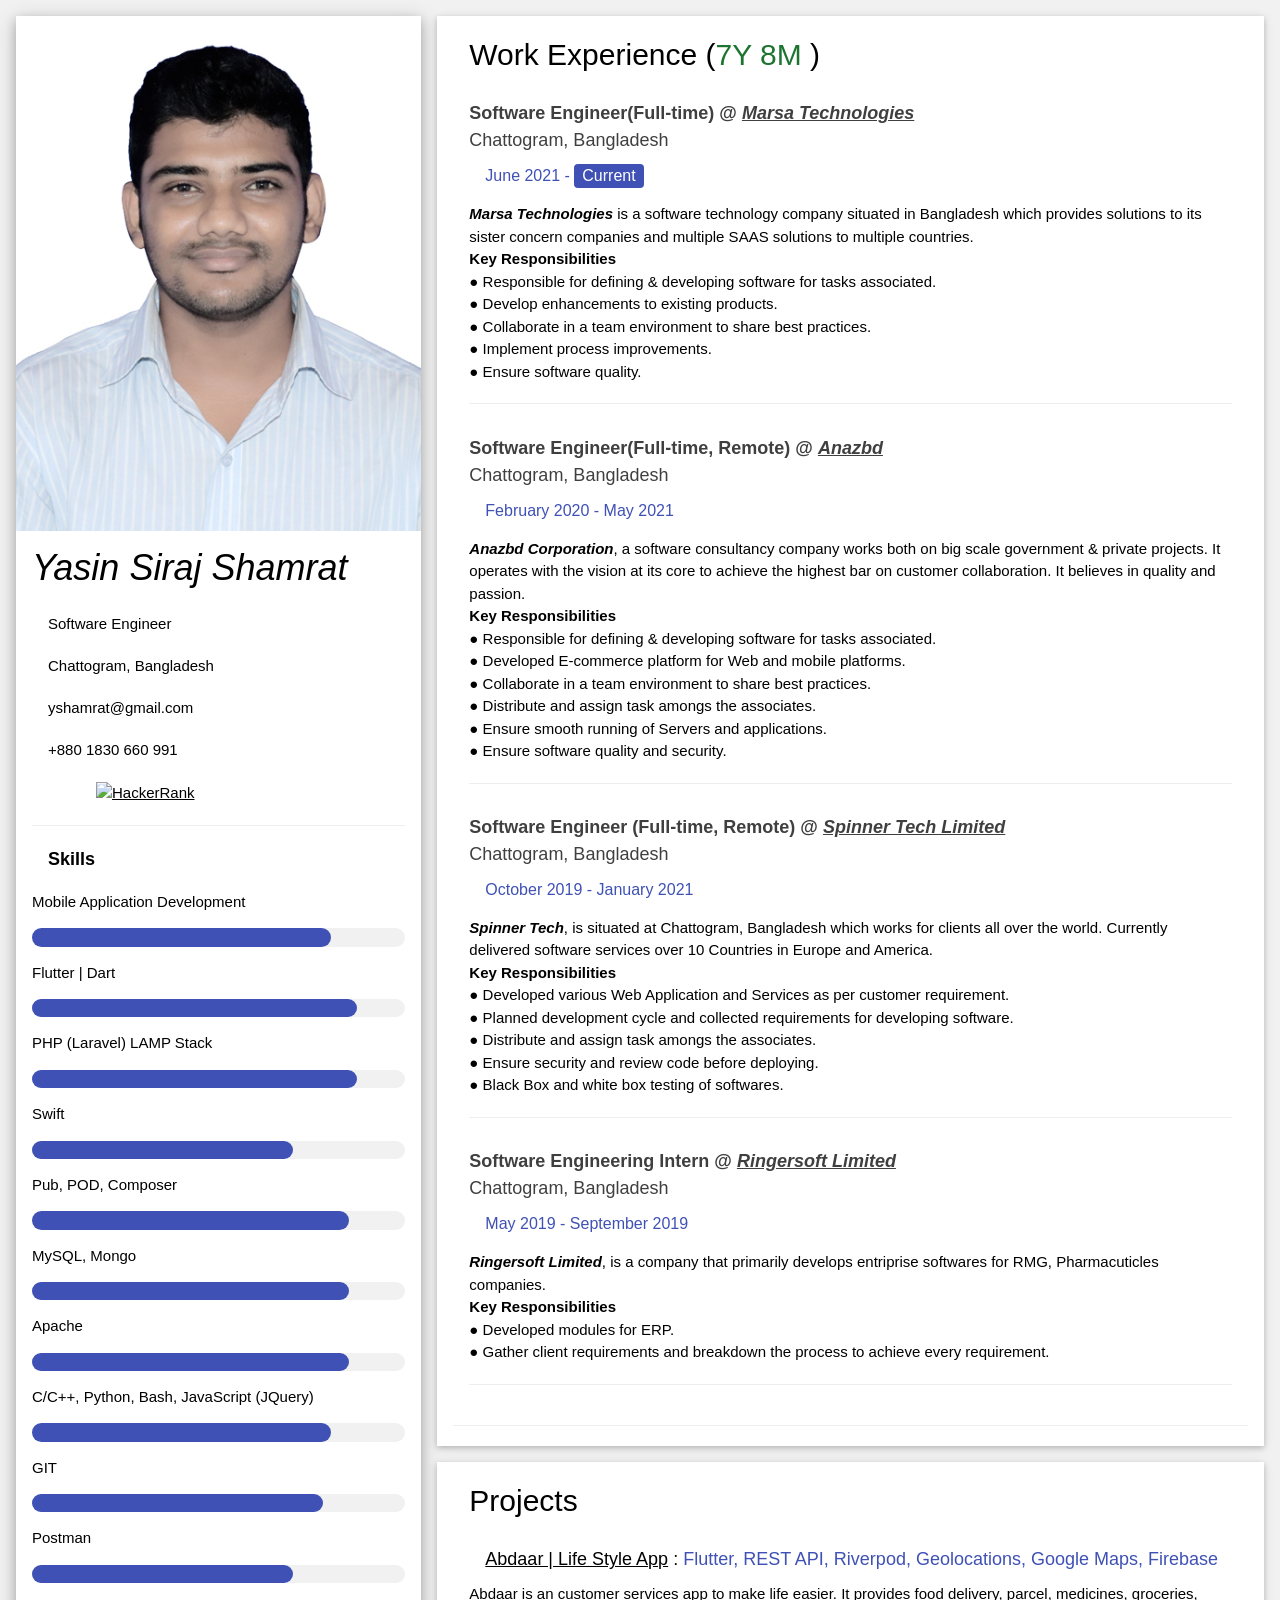
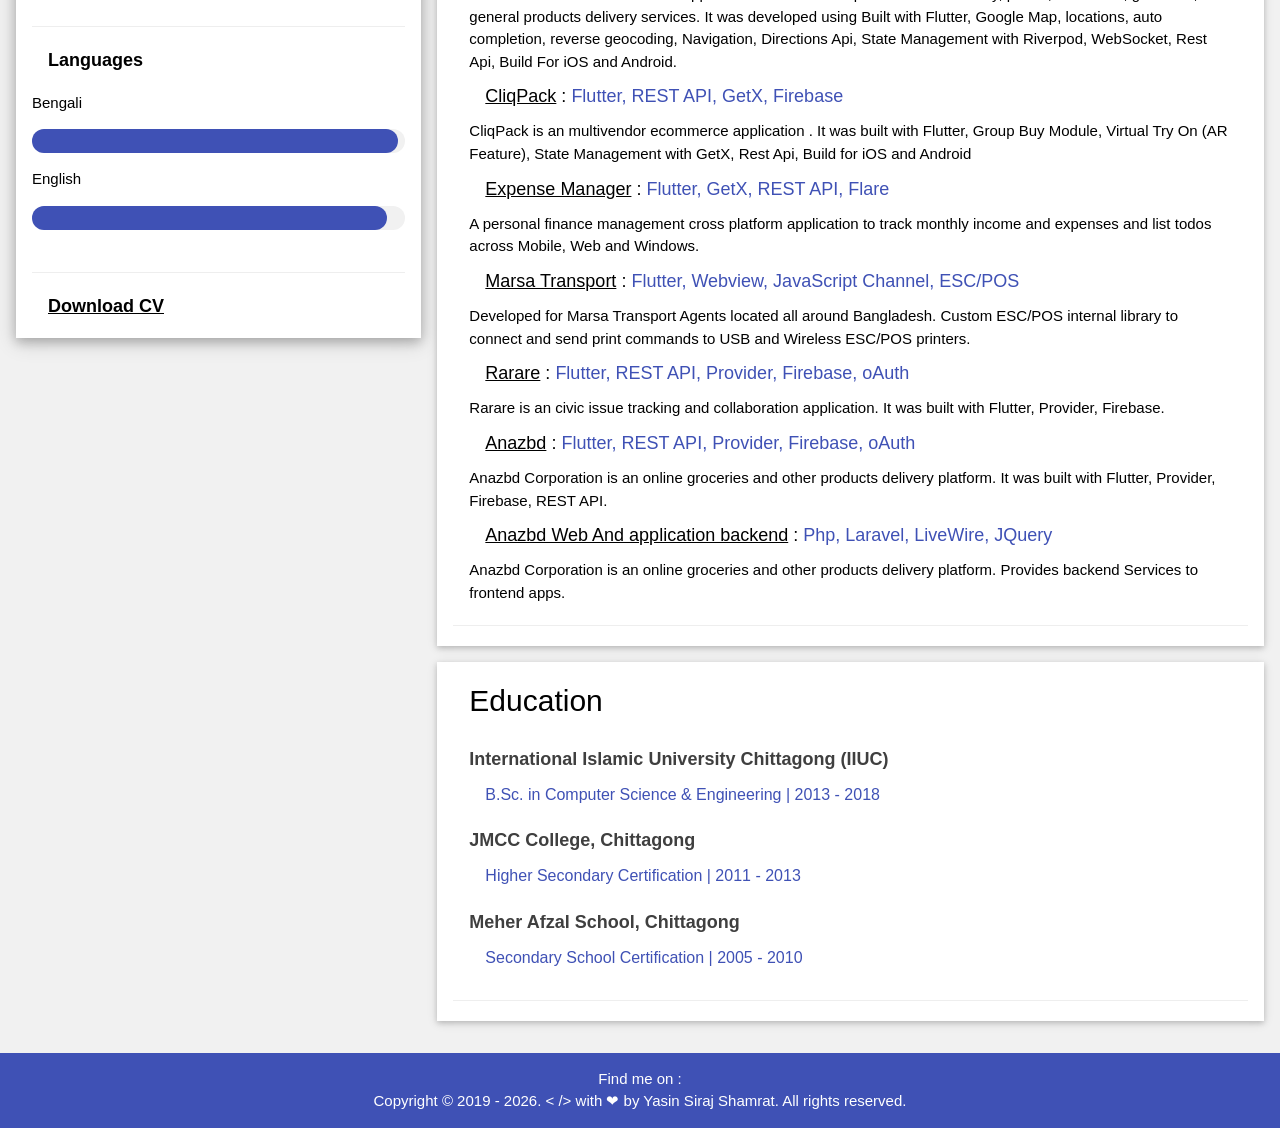
==== index.html @ d046c863 "centered image for mobile" ====
<!DOCTYPE html>
<html lang="EN">
<head>
    <meta http-equiv="Content-Type" content="text/html; charset=UTF-8">
    <title> Yasin Siraj Shamrat - Software Engineer </title>
    <script src="https://use.fontawesome.com/5bed298019.js"></script>
    <meta name="viewport" content="width=device-width,initial-scale=1.0">
    <link rel="stylesheet" href="css/w3.css">
    <link rel="stylesheet" href="css/style.css">
    <link rel="stylesheet" href="css/font-awesome.min.css">

    <style>

        @media only screen and (max-width: 480px) {
            #profile_image{
                width: 250px !important;
                height: 250px !important;
                display: block;
  margin-left: auto;
  margin-right: auto;
            }
        }
    </style>
</head>
<body class="w3-light-grey">

<!-- Page Container -->
<div class="w3-content w3-margin-top" style="max-width:1400px;">

    <!-- The Grid -->
    <div class="w3-row-padding">

        <!-- Left Column -->
        <div class="w3-third">

            <div class="w3-white w3-text-black w3-card-4">
                <div class="w3-display-container">
                    <a href="https://shamrat1.github.io/"><img id="profile_image" src="Shamrat.jpg" style="width:100%"
                                                                  alt="Yasin Siraj Shamrat" title="Yasin Siraj Shamrat"></a>
                </div>
                <div class="w3-container">
                    <h1><em>Yasin Siraj Shamrat</em></h1>
                    <p><i class="fa fa-briefcase fa-fw w3-margin-right w3-large w3-text-indigo"></i>Software Engineer
                    </p>
                    <p><i class="fa fa-home fa-fw w3-margin-right w3-large w3-text-indigo"></i>Chattogram, Bangladesh</p>
                    <p><i class="fa fa-envelope fa-fw w3-margin-right w3-large w3-text-indigo"></i>yshamrat@gmail.com
                    </p>
                    <p><i class="fa fa-phone fa-fw w3-margin-right w3-large w3-text-indigo"></i>+880 1830 660 991</p>
                    <p><i class="fa fa-link fa-fw w3-margin-right w3-large w3-text-indigo"></i>
                        <a href="https://github.com/shamrat1" target="_blank" content="GitHub" type="link">
                            <i class="fa fa-github fa-fw w3-margin-right w3-large w3-text-indigo"></i></a>
                        <a href="https://stackoverflow.com/users/9300164/yasin-shamrat" target="_blank"
                           content="stack-overflow" type="link">
                            <i class="fa fa-stack-overflow fa-fw w3-margin-right w3-large w3-text-indigo"></i></a>
                        <a href="https://www.linkedin.com/in/yasin-shamrat/" target="_blank"
                           content="LinkedIn" type="link">
                            <i class="fa fa-linkedin fa-fw w3-margin-right w3-large w3-text-indigo"></i></a>

                        <a href="https://www.hackerrank.com/yshamrat" target="_blank"
                           content="HackerRank" type="link">
                            <img height="36" width="36"
                                 src="https://www.stopstalk.com/stopstalk/static/images/hackerrank_logo.png"
                                 alt="HackerRank"/></a>

                    </p>
                    <hr>

                    <p class="w3-large"><b><i class="fa fa-asterisk fa-fw w3-margin-right w3-text-indigo"></i>Skills</b>
                    </p>

                    <p>Mobile Application Development</p>
                    <div class="w3-light-grey w3-round-xlarge w3-small">
                        <div class="w3-container w3-center w3-round-xlarge w3-indigo" style="width:80%">
                            <div class="w3-center w3-text-white">&nbsp;</div>
                        </div>
                    </div>
                    <p>Flutter | Dart </p>
                    <div class="w3-light-grey w3-round-xlarge w3-small">
                        <div class="w3-container w3-center w3-round-xlarge w3-indigo" style="width:87%">
                            <div class="w3-center w3-text-white">&nbsp;</div>
                        </div>
                    </div>

                    <p>PHP (Laravel) LAMP Stack</p>
                    <div class="w3-light-grey w3-round-xlarge w3-small">
                        <div class="w3-container w3-center w3-round-xlarge w3-indigo" style="width:87%">
                            <div class="w3-center w3-text-white">&nbsp;</div>
                        </div>
                    </div>

                    <p>Swift</p>
                    <div class="w3-light-grey w3-round-xlarge w3-small">
                        <div class="w3-container w3-center w3-round-xlarge w3-indigo" style="width:70%">
                            <div class="w3-center w3-text-white">&nbsp;</div>
                        </div>
                    </div>

                    <p>Pub, POD, Composer</p>
                    <div class="w3-light-grey w3-round-xlarge w3-small">
                        <div class="w3-container w3-center w3-round-xlarge w3-indigo" style="width:85%">
                            <div class="w3-center w3-text-white">&nbsp;</div>
                        </div>
                    </div>

                    <p>MySQL, Mongo</p>
                    <div class="w3-light-grey w3-round-xlarge w3-small">
                        <div class="w3-container w3-center w3-round-xlarge w3-indigo" style="width:85%">
                            <div class="w3-center w3-text-white">&nbsp;</div>
                        </div>
                    </div>

                    <p>Apache</p>
                    <div class="w3-light-grey w3-round-xlarge w3-small">
                        <div class="w3-container w3-center w3-round-xlarge w3-indigo" style="width:85%">
                            <div class="w3-center w3-text-white">&nbsp;</div>
                        </div>
                    </div>



                    <p>C/C++, Python, Bash, JavaScript (JQuery)</p>
                    <div class="w3-light-grey w3-round-xlarge w3-small">
                        <div class="w3-container w3-center w3-round-xlarge w3-indigo" style="width:80%">
                            <div class="w3-center w3-text-white">&nbsp;</div>
                        </div>
                    </div>

                    <p>GIT</p>
                    <div class="w3-light-grey w3-round-xlarge w3-small">
                        <div class="w3-container w3-center w3-round-xlarge w3-indigo" style="width:78%">
                            <div class="w3-center w3-text-white">&nbsp;</div>
                        </div>
                    </div>

                    <p>Postman</p>
                    <div class="w3-light-grey w3-round-xlarge w3-small">
                        <div class="w3-container w3-center w3-round-xlarge w3-indigo" style="width:70%">
                            <div class="w3-center w3-text-white">&nbsp;</div>
                        </div>
                    </div>

                    <br>
                    <hr>

                    <p class="w3-large w3-text-theme"><b>
                        <i class="fa fa-globe fa-fw w3-margin-right w3-text-indigo"></i>
                        Languages</b>
                    </p>
                    <p>Bengali</p>
                    <div class="w3-light-grey w3-round-xlarge w3-small">
                        <div class="w3-round-xlarge w3-indigo" style="height:24px;width:98%"></div>
                    </div>
                    <p>English</p>
                    <div class="w3-light-grey w3-round-xlarge w3-small">
                        <div class="w3-round-xlarge w3-indigo" style="height:24px;width:95%"></div>
                    </div>
                    <br>
                    <hr>

                    <!-- <p class="w3-large w3-text-theme"><b>
                        <i class="fa fa-bars fa-fw w3-margin-right w3-text-indigo"></i>
                        <a target="_blank" href="cv.html">Explore More</a></b>
                    <hr> -->

                    <p class="w3-large w3-text-theme"><b>
                        <i class="fa fa-file fa-fw w3-margin-right w3-text-indigo"></i>
                        <a target="_blank" href="resume_yasin_shamrat.pdf">Download CV</a></b>
                    </p>

                </div>
            </div>

            <!-- End Left Column -->
        </div>

        <!-- Right Column -->
        <div class="w3-twothird">
            <div class="w3-container w3-card w3-white w3-margin-bottom">
                <h2 class="w3-text-black"><i
                        class="fa fa-suitcase fa-fw w3-margin-right w3-xxlarge w3-text-indigo"></i>Work Experience
                    (<span style="color: #1c7430" id="totalExperience">0</span>)</h2>
                <div class="w3-container">
                    <h5 class="w3-opacity-min"><b>Software Engineer(Full-time) @
                        <a href="http://marsatechnologies.com" target="_blank"><em>Marsa Technologies</em></a></b>
                        <br>Chattogram, Bangladesh</h5>
                    <h6 class="w3-text-indigo"><i class="fa fa-calendar fa-fw w3-margin-right"></i>June 2021 -
                        <span class="w3-tag w3-indigo w3-round">Current</span></h6>
                    <p>
                        <b><em>Marsa Technologies</em></b> is a software technology company situated in Bangladesh which provides solutions to its sister concern companies and multiple SAAS solutions to multiple countries.

                        <br>
                        <b>Key Responsibilities</b>
                        <br>
                        ● Responsible for defining & developing software for tasks associated.<br>
                        ● Develop enhancements to existing products.<br>
                        ● Collaborate in a team environment to share best practices.<br>
                        ● Implement process improvements.<br>
                        ● Ensure software quality.<br>
                    </p>
                    <hr>
                </div>

                <div class="w3-container">
                    <h5 class="w3-opacity-min"><b>Software Engineer(Full-time, Remote) @
                        <a href="http://anazbd.com" target="_blank"><em>Anazbd</em></a></b>
                        <br>Chattogram, Bangladesh</h5>
                    <h6 class="w3-text-indigo"><i class="fa fa-calendar fa-fw w3-margin-right"></i>February 2020 -
                        May 2021</h6>
                    <p>
                        <b><em>Anazbd Corporation</em></b>, a software consultancy company works both on big scale government &
                        private
                        projects. It operates with the vision at its core to achieve the highest bar on customer
                        collaboration. It believes in quality and passion.<br>
                        <b>Key Responsibilities</b><br>
                        ● Responsible for defining & developing software for tasks associated.<br>
                        ● Developed E-commerce platform for Web and mobile platforms.<br>
                        ● Collaborate in a team environment to share best practices.<br>
                        ● Distribute and assign task amongs the associates.<br>
                        ● Ensure smooth running of Servers and applications.<br>
                        ● Ensure software quality and security.<br>

                    </p>
                    <hr>
                </div>

                <div class="w3-container">
                    <h5 class="w3-opacity-min"><b>Software Engineer (Full-time, Remote) @
                        <a href="https://www.spinnertech.dev/" target="_blank"><em>Spinner Tech Limited</em></a></b>
                        <br>Chattogram, Bangladesh</h5>
                    <h6 class="w3-text-indigo"><i class="fa fa-calendar fa-fw w3-margin-right"></i>October 2019 -
                        January 2021</h6>
                    <p>
                        <b><em>Spinner Tech</em></b>, is situated at Chattogram, Bangladesh which works for clients all over the world. Currently delivered software services over 10 Countries in Europe and America.<br>
                        <b>Key Responsibilities</b><br>
                        ● Developed various Web Application and Services as per customer requirement.<br>
                        ● Planned development cycle and collected requirements for developing software.<br>
                        ● Distribute and assign task amongs the associates.<br>
                        ● Ensure security and review code before deploying.<br>
                        ● Black Box and white box testing of softwares.<br>
                    </p>
                    <hr>
                </div>

                <div class="w3-container">
                    <h5 class="w3-opacity-min"><b>Software Engineering Intern @
                        <a href="http://ringersoft.com/" target="_blank"><em>Ringersoft Limited</em></a></b>
                    <br>Chattogram, Bangladesh</h5>
                    <h6 class="w3-text-indigo"><i class="fa fa-calendar fa-fw w3-margin-right"></i>May 2019 -
                        September 2019</h6>
                    <p>
                        <b><em>Ringersoft Limited</em></b>, is a company that primarily develops entriprise softwares for RMG, Pharmacuticles companies.
                        <br>
                        <b>Key Responsibilities</b><br>
                        ● Developed modules for ERP.<br>
                        ● Gather client requirements and breakdown the process to achieve every requirement.<br>
                    </p>
                    <hr>
                </div>

                <hr>
            </div>

            <!-- <div class="w3-container w3-card w3-white w3-margin-bottom">

                <h2 class="w3-text-black"><i
                        class="fa fa-trophy fa-fw w3-margin-right w3-xxlarge w3-text-indigo"></i>Award and Achievement
                </h2>

                <div class="w3-container">
                    <h5 class="w3-opacity-min"><b>R&D Team Lead</b></h5>
                    <p>
                        ● IIUC IUPC 2017, my team CJC_TEAM_1971 Ranked 2nd Position. <a href="https://goo.gl/DJnuAy">https://goo.gl/DJnuAy</a>
                        <br>
                        ● EDU Programming Contest 2018 , my team CJC_TEAM_1971 Ranked 5th position. <a
                            href=" https://goo.gl/JTPNuu">https://goo.gl/JTPNuu</a>
                    </p>
                </div>

                <div class="w3-container">
                    <h5 class="w3-opacity-min"><b>ACM Profiles</b></h5>
                    <p>
                        ● 5th Position on CSE Week Programming Contest 2016.
                        <a href="https://algo.codemarshal.org/contests/cseweek-2016/standings">
                            https://algo.codemarshal.org/contests/cseweek-2016/standings</a>
                        <br>
                        ● Participated in the divisional onsite contest: IIUC IUPC 2015, 2016, USTC IUPC 2016
                        Solved 500+ problems in various online judge. <br>
                        ● Virtual Judge ID: UVA: <a href="https://uhunt.onlinejudge.org/id/448714">448714</a>,
                        CF: <a href="http://codeforces.com/profile/laziestcoder">laziestcoder</a>,
                        HR: <a href="https://www.hackerrank.com/Laziest_Coder?hr_r=1">Laziest_Coder</a>
                    </p>
                </div>

                <hr>
            </div> -->

            <div class="w3-container w3-card w3-white w3-margin-bottom">
                <h2 class="w3-text-black"><i
                    class="fa fa-product-hunt fa-fw w3-margin-right w3-xxlarge w3-text-indigo"></i>Projects</h2>
                <div class="w3-container">
                    <h5 class="w3-opacity-off">
                        <i class="fa fa-pagelines fa-fw w3-margin-right w3-large w3-text-indigo"></i>
                        <a href="https://play.google.com/store/apps/details?id=com.abdaar">
                            Abdaar | Life Style App</a> : <span
                            class="w3-text-indigo"> Flutter, REST API, Riverpod, Geolocations, Google Maps, Firebase </span>
                    </h5>
                    <span>
                        Abdaar is an customer services app to make life easier. It provides food delivery, parcel, medicines, groceries, general products delivery services. It was developed using Built with Flutter, Google
                        Map, locations, auto
                        completion, reverse
                        geocoding, Navigation,
                        Directions Api, State
                        Management with Riverpod,
                        WebSocket, Rest Api, Build
                        For iOS and Android.
                        
                    </span>
                </div>
                <div class="w3-container">
                    <h5 class="w3-opacity-off">
                        <i class="fa fa-pagelines fa-fw w3-margin-right w3-large w3-text-indigo"></i>
                        <a href="https://apps.apple.com/ng/app/cliqpack/id1595803206">
                            CliqPack</a> : <span
                            class="w3-text-indigo"> Flutter, REST API, GetX, Firebase</span>
                    </h5>
                    <span>
                        CliqPack is an multivendor ecommerce application . It was built with Flutter, Group Buy
                        Module, Virtual Try On (AR
                        Feature), State Management
                        with GetX, Rest Api, Build for
                        iOS and Android
                        
                    </span>
                </div>
                <div class="w3-container">
                    <h5 class="w3-opacity-off">
                        <i class="fa fa-pagelines fa-fw w3-margin-right w3-large w3-text-indigo"></i>
                        <a href="https://github.com/shamrat1/expanse_manager_app">
                            Expense Manager</a> : <span
                            class="w3-text-indigo"> Flutter, GetX, REST API, Flare</span>
                    </h5>
                    <span>
                        A personal finance management cross platform application to track monthly income and expenses and list todos across Mobile, Web and Windows.
                    </span>
                </div>
                <div class="w3-container">
                    <h5 class="w3-opacity-off">
                        <i class="fa fa-pagelines fa-fw w3-margin-right w3-large w3-text-indigo"></i>
                        <a href="#">
                            Marsa Transport</a> : <span
                            class="w3-text-indigo"> Flutter, Webview, JavaScript Channel, ESC/POS</span>
                    </h5>
                    <span>
                        Developed for Marsa Transport Agents located all around Bangladesh. Custom ESC/POS internal library to connect and send print commands to USB and Wireless ESC/POS printers.
                        
                    </span>
                </div>
                <div class="w3-container">
                    <h5 class="w3-opacity-off">
                        <i class="fa fa-pagelines fa-fw w3-margin-right w3-large w3-text-indigo"></i>
                        <a href="https://www.google.com/url?sa=t&rct=j&q=&esrc=s&source=web&cd=&cad=rja&uact=8&ved=2ahUKEwiUxcq2l7L2AhWf4zgGHSYWDVgQFnoECBUQAQ&url=https%3A%2F%2Fplay.google.com%2Fstore%2Fapps%2Fdetails%3Fid%3Dcom.quayback.rarare%26hl%3Den_US%26gl%3DUS&usg=AOvVaw2pvNwSSQy90yjVwDAZcl21">
                            Rarare</a> : <span
                            class="w3-text-indigo"> Flutter, REST API, Provider, Firebase, oAuth</span>
                    </h5>
                    <span>
                        Rarare is an civic issue tracking and collaboration application. It was built with Flutter, Provider, Firebase. 
                        
                    </span>
                </div>
                <div class="w3-container">
                    <h5 class="w3-opacity-off">
                        <i class="fa fa-pagelines fa-fw w3-margin-right w3-large w3-text-indigo"></i>
                        <a href="https://play.google.com/store/apps/details?id=com.anazbd.anaz_bd&hl=en_US&gl=US">
                            Anazbd</a> : <span
                            class="w3-text-indigo"> Flutter, REST API, Provider, Firebase, oAuth</span>
                    </h5>
                    <span>
                        Anazbd Corporation is an online groceries and other products delivery platform. It was built with Flutter, Provider, Firebase, REST API. 
                    </span>
                </div>
                <div class="w3-container">
                    <h5 class="w3-opacity-off">
                        <i class="fa fa-pagelines fa-fw w3-margin-right w3-large w3-text-indigo"></i>
                        <a href="https://play.google.com/store/apps/details?id=com.anazbd.anaz_bd&hl=en_US&gl=US">
                            Anazbd Web And application backend</a> : <span
                            class="w3-text-indigo"> Php, Laravel, LiveWire, JQuery</span>
                    </h5>
                    <span>
                        Anazbd Corporation is an online groceries and other products delivery platform. Provides backend Services to frontend apps.
                    </span>
                </div>

                <hr>
            </div>

            <div class="w3-container w3-card w3-white w3-margin-bottom">

                <h2 class="w3-text-black"><i
                        class="fa fa-certificate fa-fw w3-margin-right w3-xxlarge w3-text-indigo"></i>Education</h2>

                <div class="w3-container">
                    <h5 class="w3-opacity-min"><b>International Islamic University Chittagong (IIUC)</b></h5>
                    <h6 class="w3-text-indigo"><i class="fa fa-calendar fa-fw w3-margin-right"></i>
                        B.Sc. in Computer Science & Engineering | 2013 - 2018</h6>
                </div>

                <div class="w3-container">
                    <h5 class="w3-opacity-min"><b>JMCC College, Chittagong</b></h5>
                    <h6 class="w3-text-indigo"><i class="fa fa-calendar fa-fw w3-margin-right"></i>
                        Higher Secondary Certification | 2011 - 2013</h6>
                </div>

                <div class="w3-container">
                    <h5 class="w3-opacity-min"><b>Meher Afzal School, Chittagong</b></h5>
                    <h6 class="w3-text-indigo"><i class="fa fa-calendar fa-fw w3-margin-right"></i>
                        Secondary School Certification | 2005 - 2010</h6>
                </div>

                <hr>
            </div>

            <!-- End Right Column -->
        </div>

        <!-- End Grid -->
    </div>

    <!-- End Page Container -->
</div>

<footer class="w3-container w3-indigo w3-center w3-margin-top">
    <p>Find me on :
        <a target='_blank' href="https://fb.com/ysss07"><i class="fa fa-facebook-official w3-hover-opacity"></i></a>
        <a target='_blank' href="https://www.instagram.com/yasinshamrat/"><i class="fa fa-instagram w3-hover-opacity"></i></a>
        <br>
        Copyright &copy; 2019 - <span id="currentYear">2020</span>. < /> with &#10084; by
        <a target="_blank" href="http://github.com/laziestcoder"
           style="text-decoration: none; color: #FFFFFF;">Yasin Siraj Shamrat</a>. All rights reserved.
    </p>

</footer>

<script type="application/javascript" src="https://ajax.googleapis.com/ajax/libs/jquery/3.5.1/jquery.min.js"></script>
<script type="application/javascript" src="js/shamrat.js"></script>

</body>
</html>
---- css/style.css ----
/* cyrillic-ext */
@font-face {
  font-family: 'Roboto';
  font-style: normal;
  font-weight: 400;
  src: local('Roboto'), local('Roboto-Regular'), url(https://fonts.gstatic.com/s/roboto/v20/KFOmCnqEu92Fr1Mu72xKOzY.woff2) format('woff2');
  unicode-range: U+0460-052F, U+1C80-1C88, U+20B4, U+2DE0-2DFF, U+A640-A69F, U+FE2E-FE2F;
}
/* cyrillic */
@font-face {
  font-family: 'Roboto';
  font-style: normal;
  font-weight: 400;
  src: local('Roboto'), local('Roboto-Regular'), url(https://fonts.gstatic.com/s/roboto/v20/KFOmCnqEu92Fr1Mu5mxKOzY.woff2) format('woff2');
  unicode-range: U+0400-045F, U+0490-0491, U+04B0-04B1, U+2116;
}
/* greek-ext */
@font-face {
  font-family: 'Roboto';
  font-style: normal;
  font-weight: 400;
  src: local('Roboto'), local('Roboto-Regular'), url(https://fonts.gstatic.com/s/roboto/v20/KFOmCnqEu92Fr1Mu7mxKOzY.woff2) format('woff2');
  unicode-range: U+1F00-1FFF;
}
/* greek */
@font-face {
  font-family: 'Roboto';
  font-style: normal;
  font-weight: 400;
  src: local('Roboto'), local('Roboto-Regular'), url(https://fonts.gstatic.com/s/roboto/v20/KFOmCnqEu92Fr1Mu4WxKOzY.woff2) format('woff2');
  unicode-range: U+0370-03FF;
}
/* vietnamese */
@font-face {
  font-family: 'Roboto';
  font-style: normal;
  font-weight: 400;
  src: local('Roboto'), local('Roboto-Regular'), url(https://fonts.gstatic.com/s/roboto/v20/KFOmCnqEu92Fr1Mu7WxKOzY.woff2) format('woff2');
  unicode-range: U+0102-0103, U+0110-0111, U+1EA0-1EF9, U+20AB;
}
/* latin-ext */
@font-face {
  font-family: 'Roboto';
  font-style: normal;
  font-weight: 400;
  src: local('Roboto'), local('Roboto-Regular'), url(https://fonts.gstatic.com/s/roboto/v20/KFOmCnqEu92Fr1Mu7GxKOzY.woff2) format('woff2');
  unicode-range: U+0100-024F, U+0259, U+1E00-1EFF, U+2020, U+20A0-20AB, U+20AD-20CF, U+2113, U+2C60-2C7F, U+A720-A7FF;
}
/* latin */
@font-face {
  font-family: 'Roboto';
  font-style: normal;
  font-weight: 400;
  src: local('Roboto'), local('Roboto-Regular'), url(https://fonts.gstatic.com/s/roboto/v20/KFOmCnqEu92Fr1Mu4mxK.woff2) format('woff2');
  unicode-range: U+0000-00FF, U+0131, U+0152-0153, U+02BB-02BC, U+02C6, U+02DA, U+02DC, U+2000-206F, U+2074, U+20AC, U+2122, U+2191, U+2193, U+2212, U+2215, U+FEFF, U+FFFD;
}
.footer_bottom {
  min-height: 20px;
  background-color: #23272b;
  color: #aaaaaa;
  text-align: center;
  font-size: 20px;
  padding-top: 10px;
  padding-bottom: 10px;
}

.container{
  margin-top: 20px;
}
.svg-inline--fa {
  display: inline-block;
  font-size: inherit;
  height: 1em;
  overflow: visible;
  vertical-align: -.125em;
}
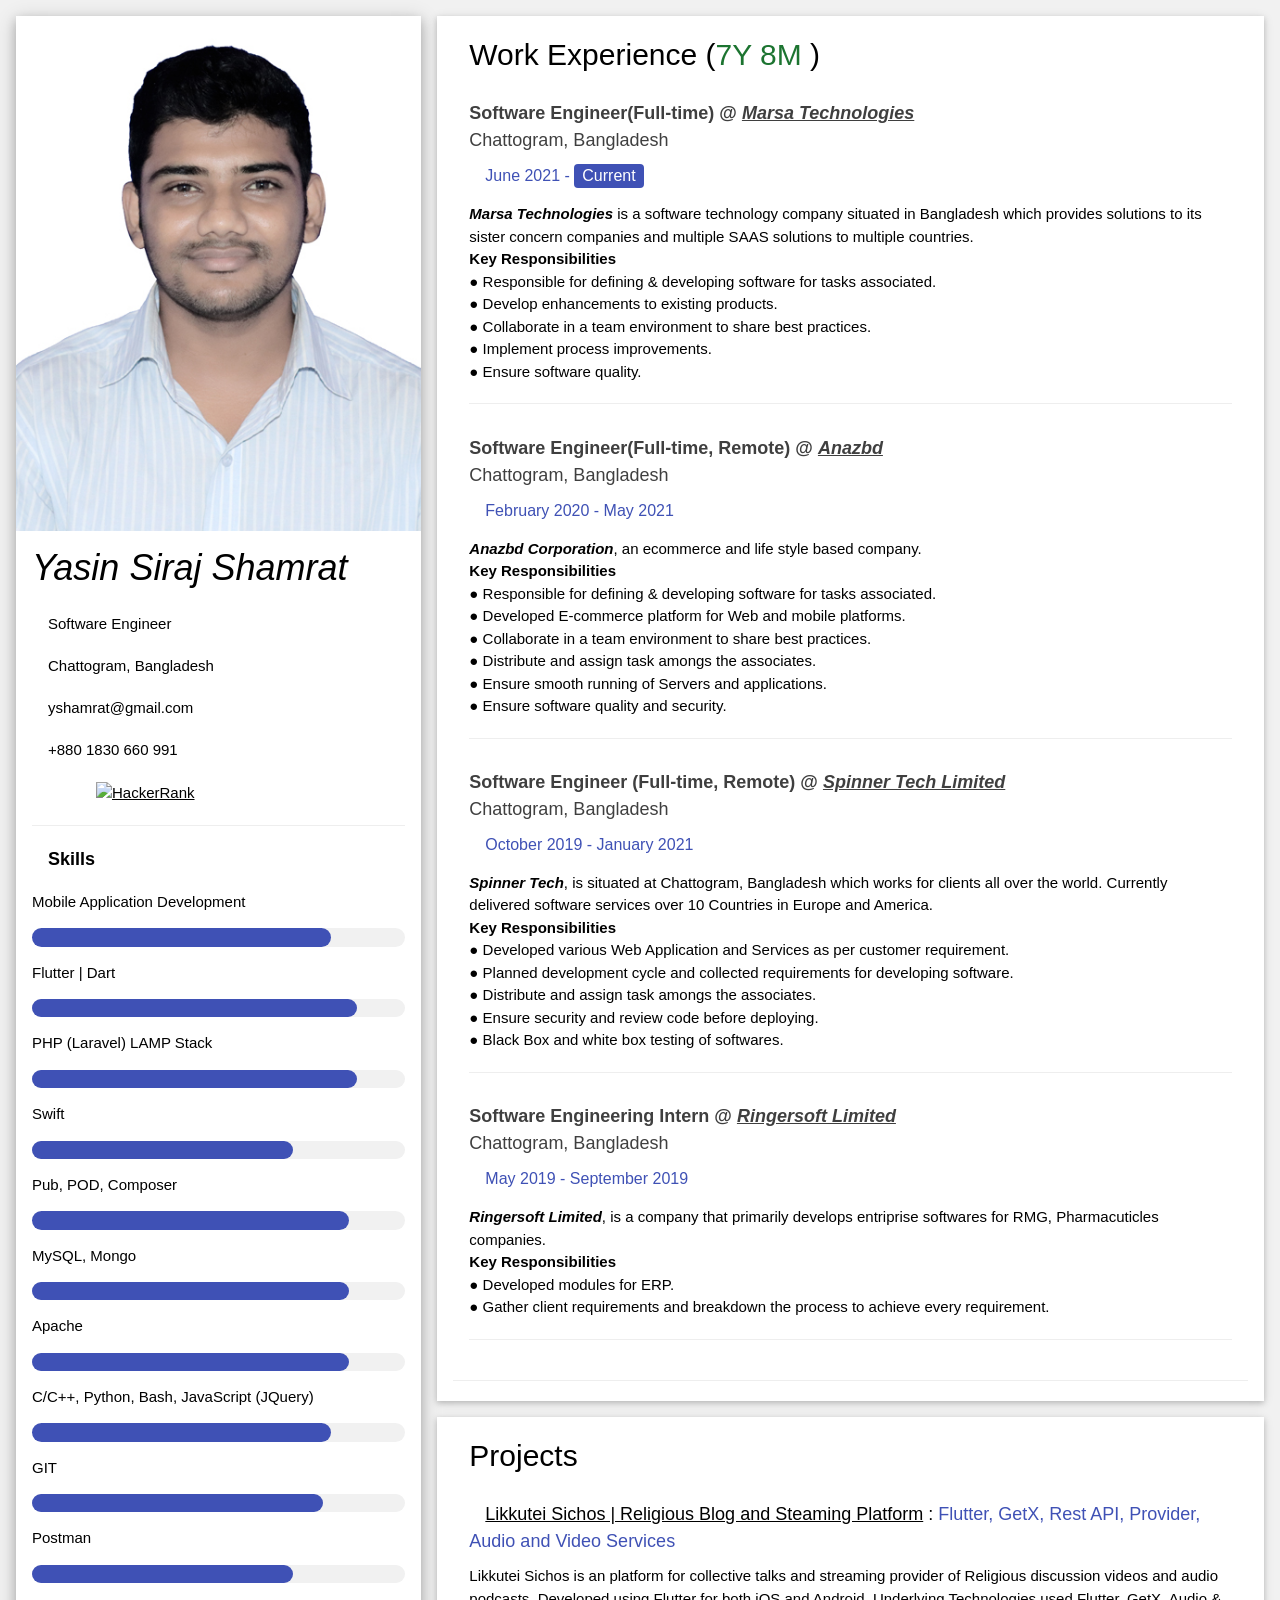
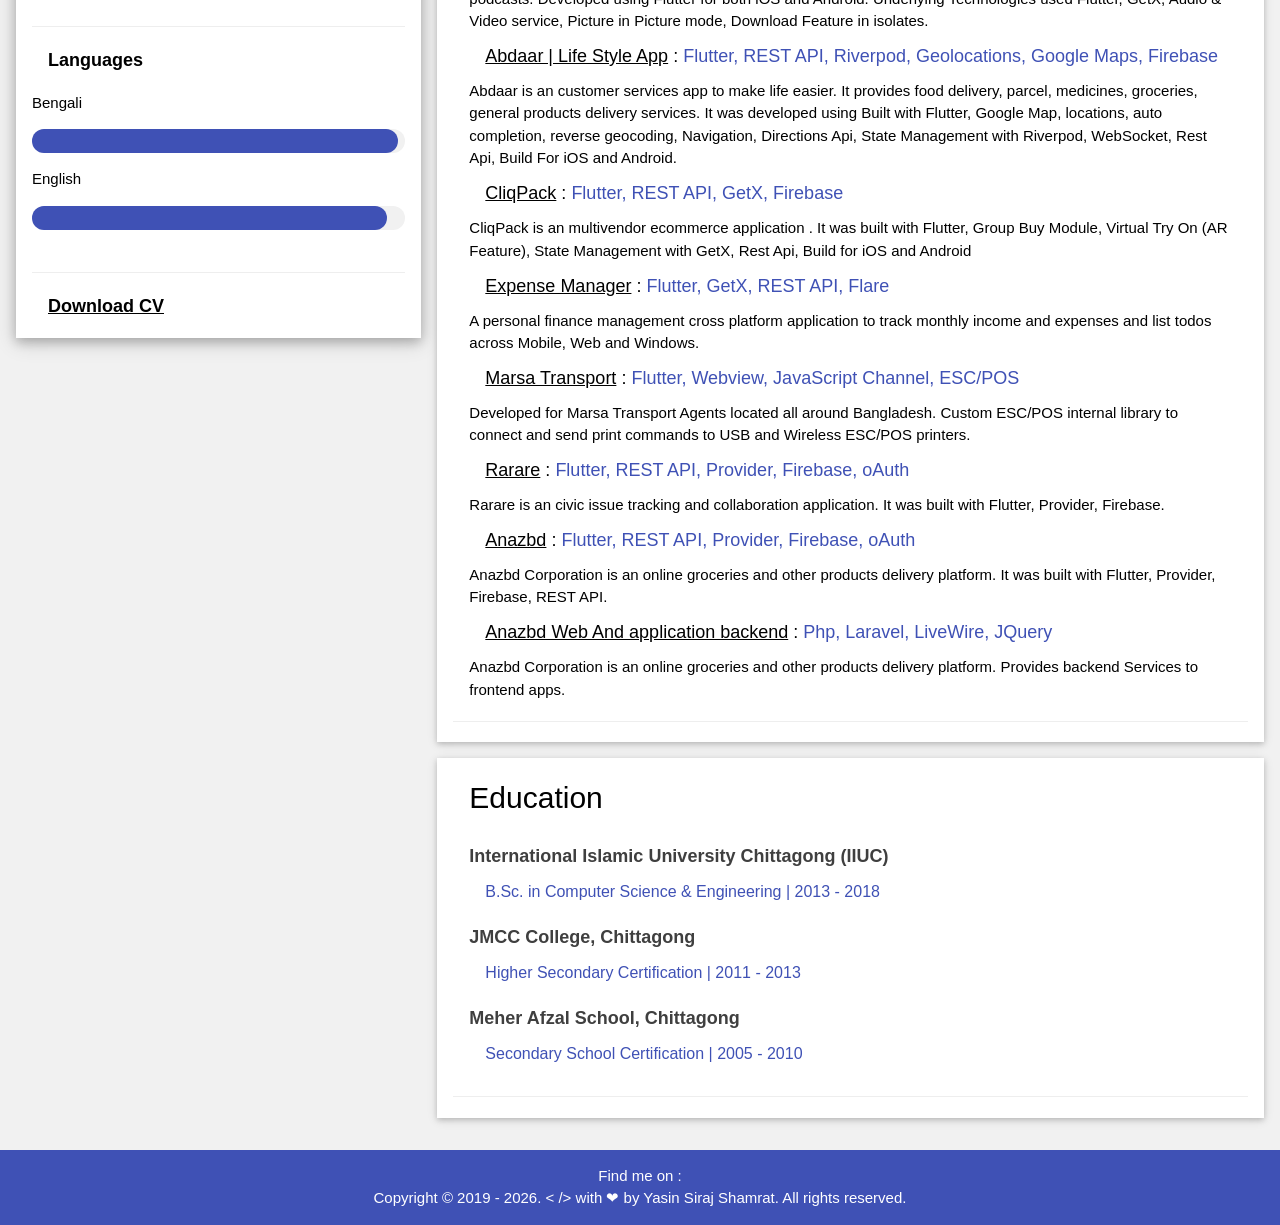
==== commit e3436a7e: "likkutei Sichos projects added" ====
--- a/index.html
+++ b/index.html
@@ -207,10 +207,7 @@
                     <h6 class="w3-text-indigo"><i class="fa fa-calendar fa-fw w3-margin-right"></i>February 2020 -
                         May 2021</h6>
                     <p>
-                        <b><em>Anazbd Corporation</em></b>, a software consultancy company works both on big scale government &
-                        private
-                        projects. It operates with the vision at its core to achieve the highest bar on customer
-                        collaboration. It believes in quality and passion.<br>
+                        <b><em>Anazbd Corporation</em></b>, an ecommerce and life style based company.<br>
                         <b>Key Responsibilities</b><br>
                         ● Responsible for defining & developing software for tasks associated.<br>
                         ● Developed E-commerce platform for Web and mobile platforms.<br>
@@ -300,6 +297,17 @@
                 <div class="w3-container">
                     <h5 class="w3-opacity-off">
                         <i class="fa fa-pagelines fa-fw w3-margin-right w3-large w3-text-indigo"></i>
+                        <a href="https://play.google.com/store/apps/details?id=org.likkuteisichos">
+                            Likkutei Sichos | Religious Blog and Steaming Platform</a> : <span
+                            class="w3-text-indigo"> Flutter, GetX, Rest API, Provider, Audio and Video Services </span>
+                    </h5>
+                    <span>
+                        Likkutei Sichos is an platform for collective talks and streaming provider of Religious discussion videos and audio podcasts. Developed using Flutter for both iOS and Android. Underlying Technologies used Flutter, GetX, Audio & Video service, Picture in Picture mode, Download Feature in isolates.
+                    </span>
+                </div>
+                <div class="w3-container">
+                    <h5 class="w3-opacity-off">
+                        <i class="fa fa-pagelines fa-fw w3-margin-right w3-large w3-text-indigo"></i>
                         <a href="https://play.google.com/store/apps/details?id=com.abdaar">
                             Abdaar | Life Style App</a> : <span
                             class="w3-text-indigo"> Flutter, REST API, Riverpod, Geolocations, Google Maps, Firebase </span>
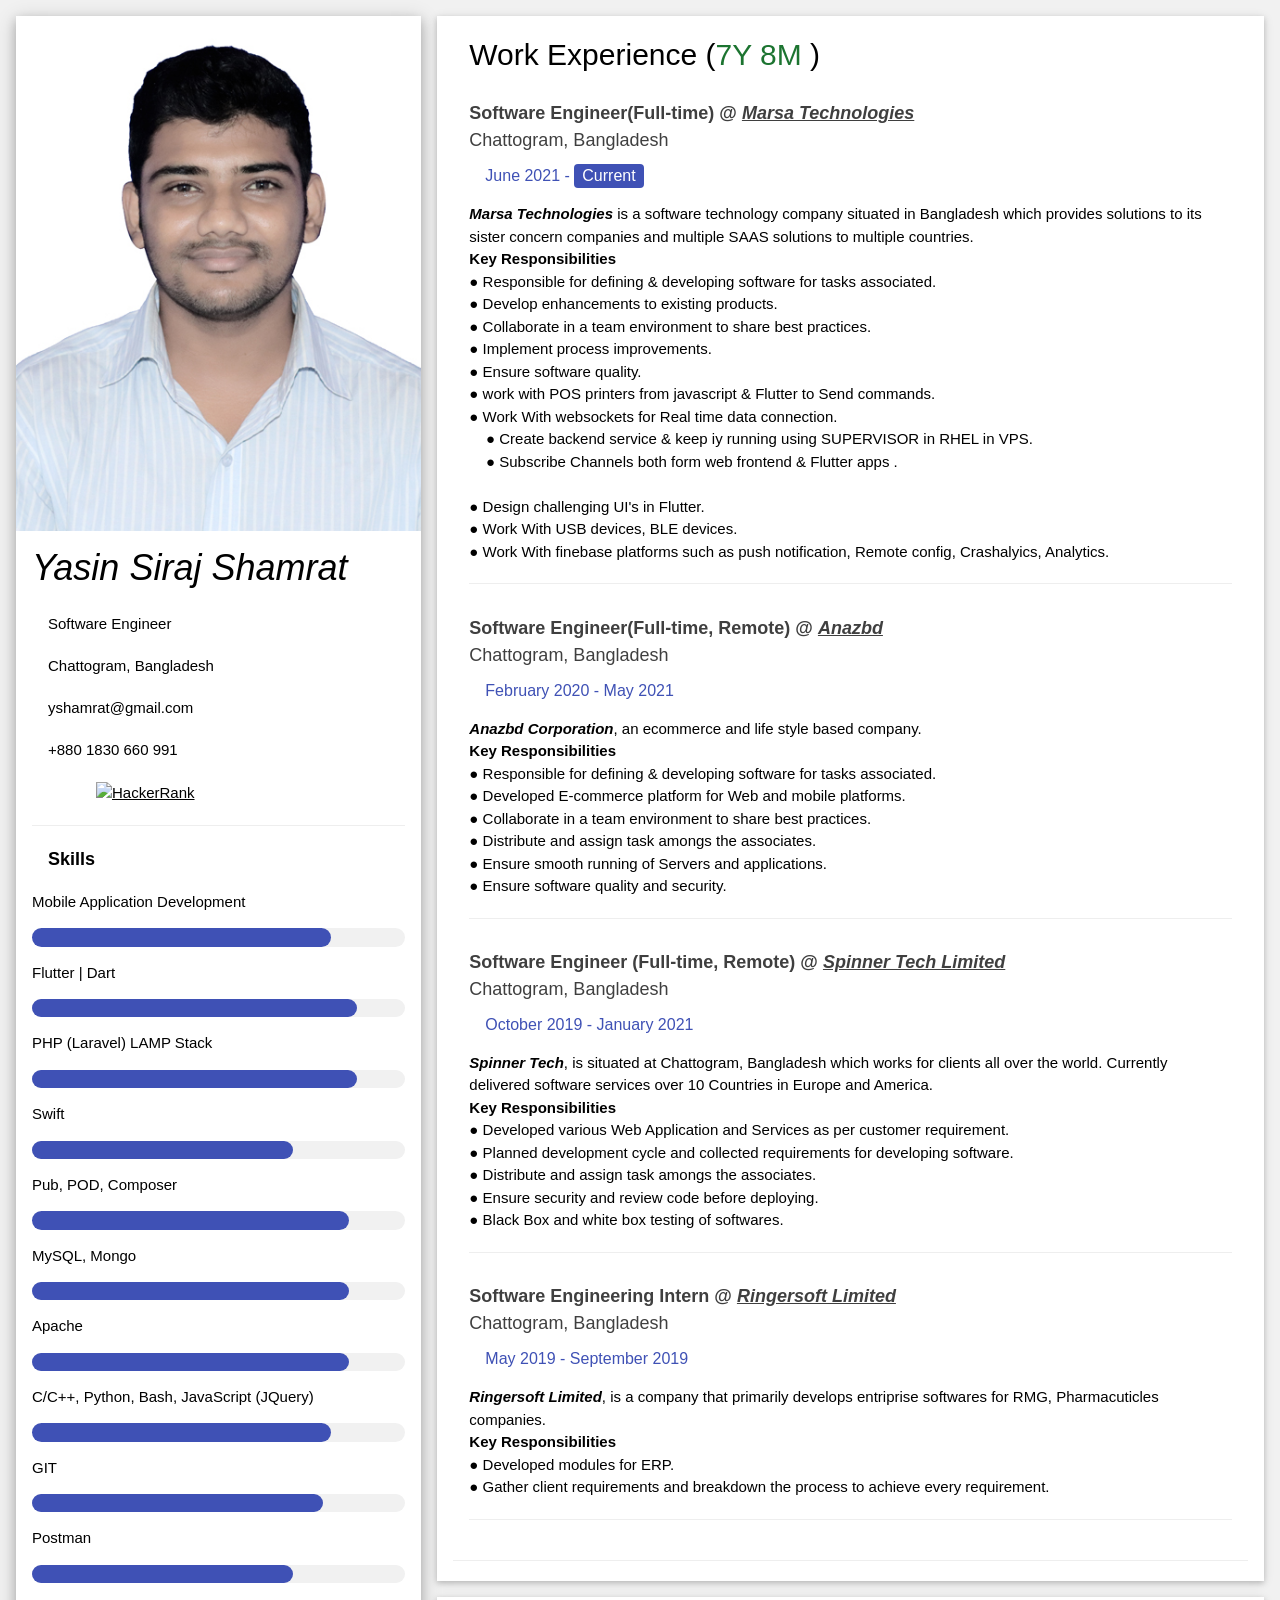
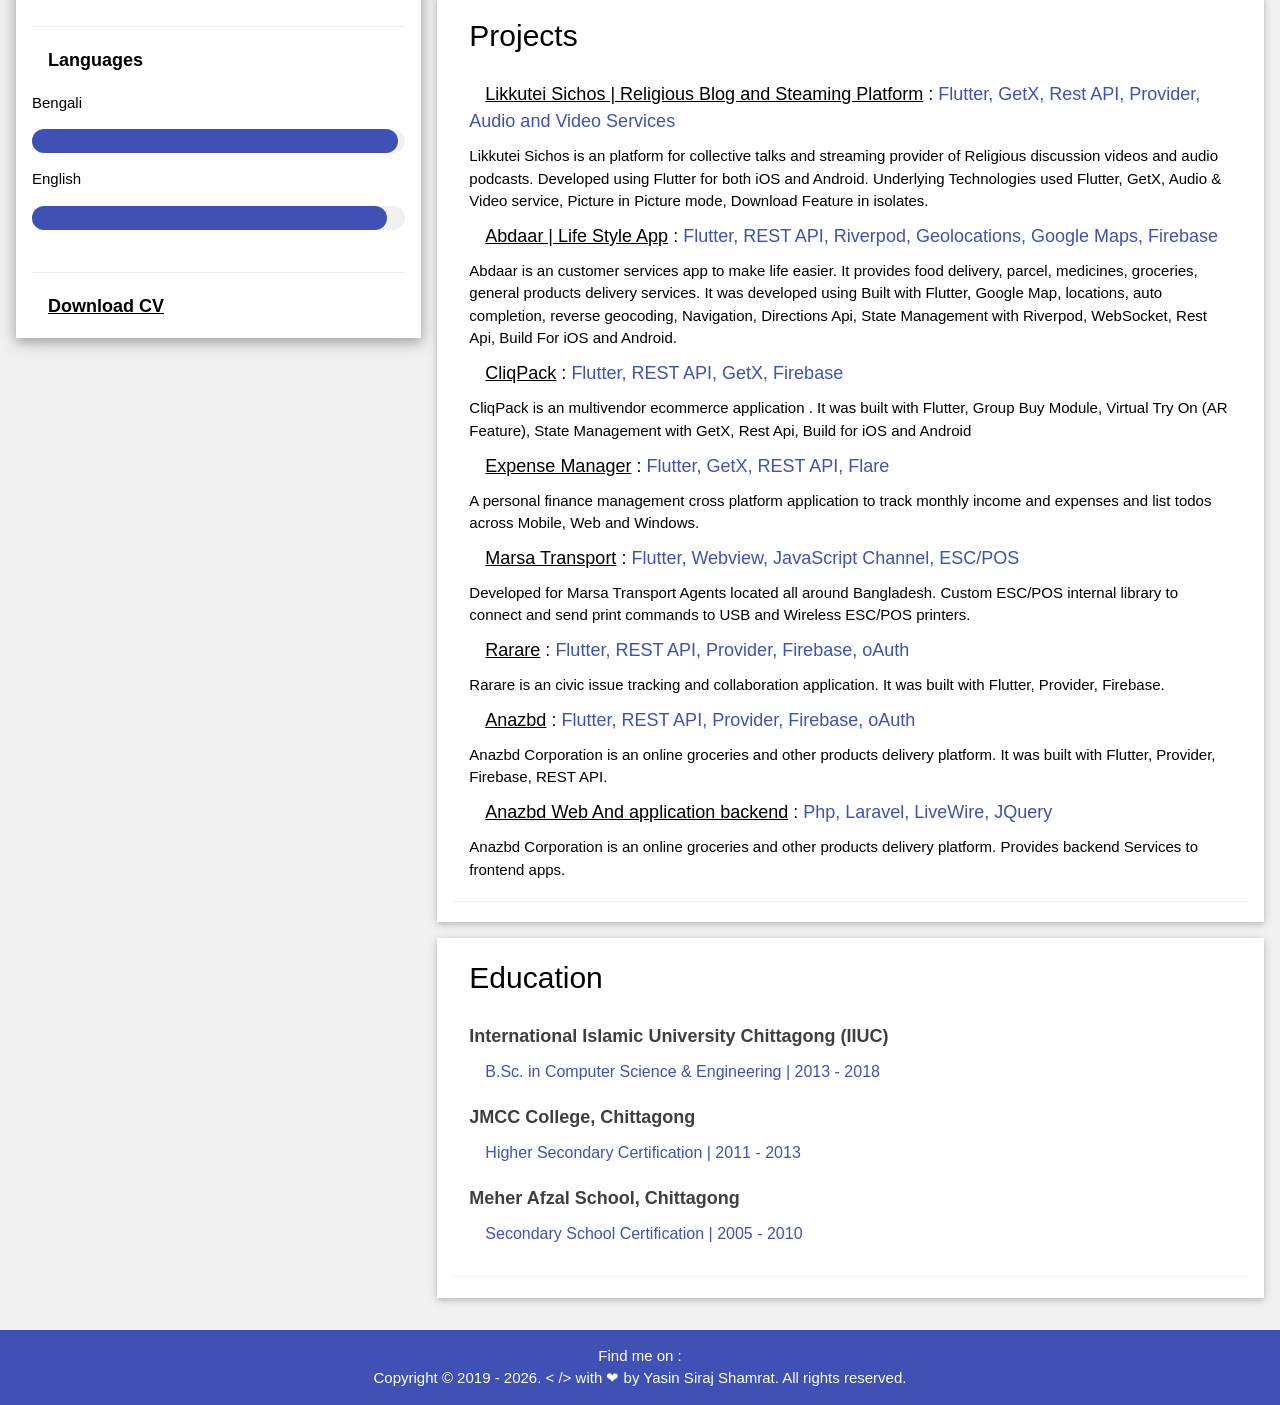
==== commit d75d05b4: "responsibility updated" ====
--- a/index.html
+++ b/index.html
@@ -196,6 +196,13 @@
                         ● Collaborate in a team environment to share best practices.<br>
                         ● Implement process improvements.<br>
                         ● Ensure software quality.<br>
+                        ● work with POS printers from javascript & Flutter to Send commands.<br>
+                        ● Work With websockets for Real time data connection.<br>
+                            &nbsp;&nbsp;&nbsp;&nbsp;● Create backend service & keep iy running using SUPERVISOR in RHEL in  VPS. <br>
+                            &nbsp;&nbsp;&nbsp;&nbsp;● Subscribe Channels both form web frontend & Flutter apps .<br> <br>
+                        ● Design challenging UI's in Flutter.<br>
+                        ● Work With USB devices, BLE devices.<br>
+                        ● Work With finebase platforms such as push notification, Remote config, Crashalyics, Analytics.<br>
                     </p>
                     <hr>
                 </div>
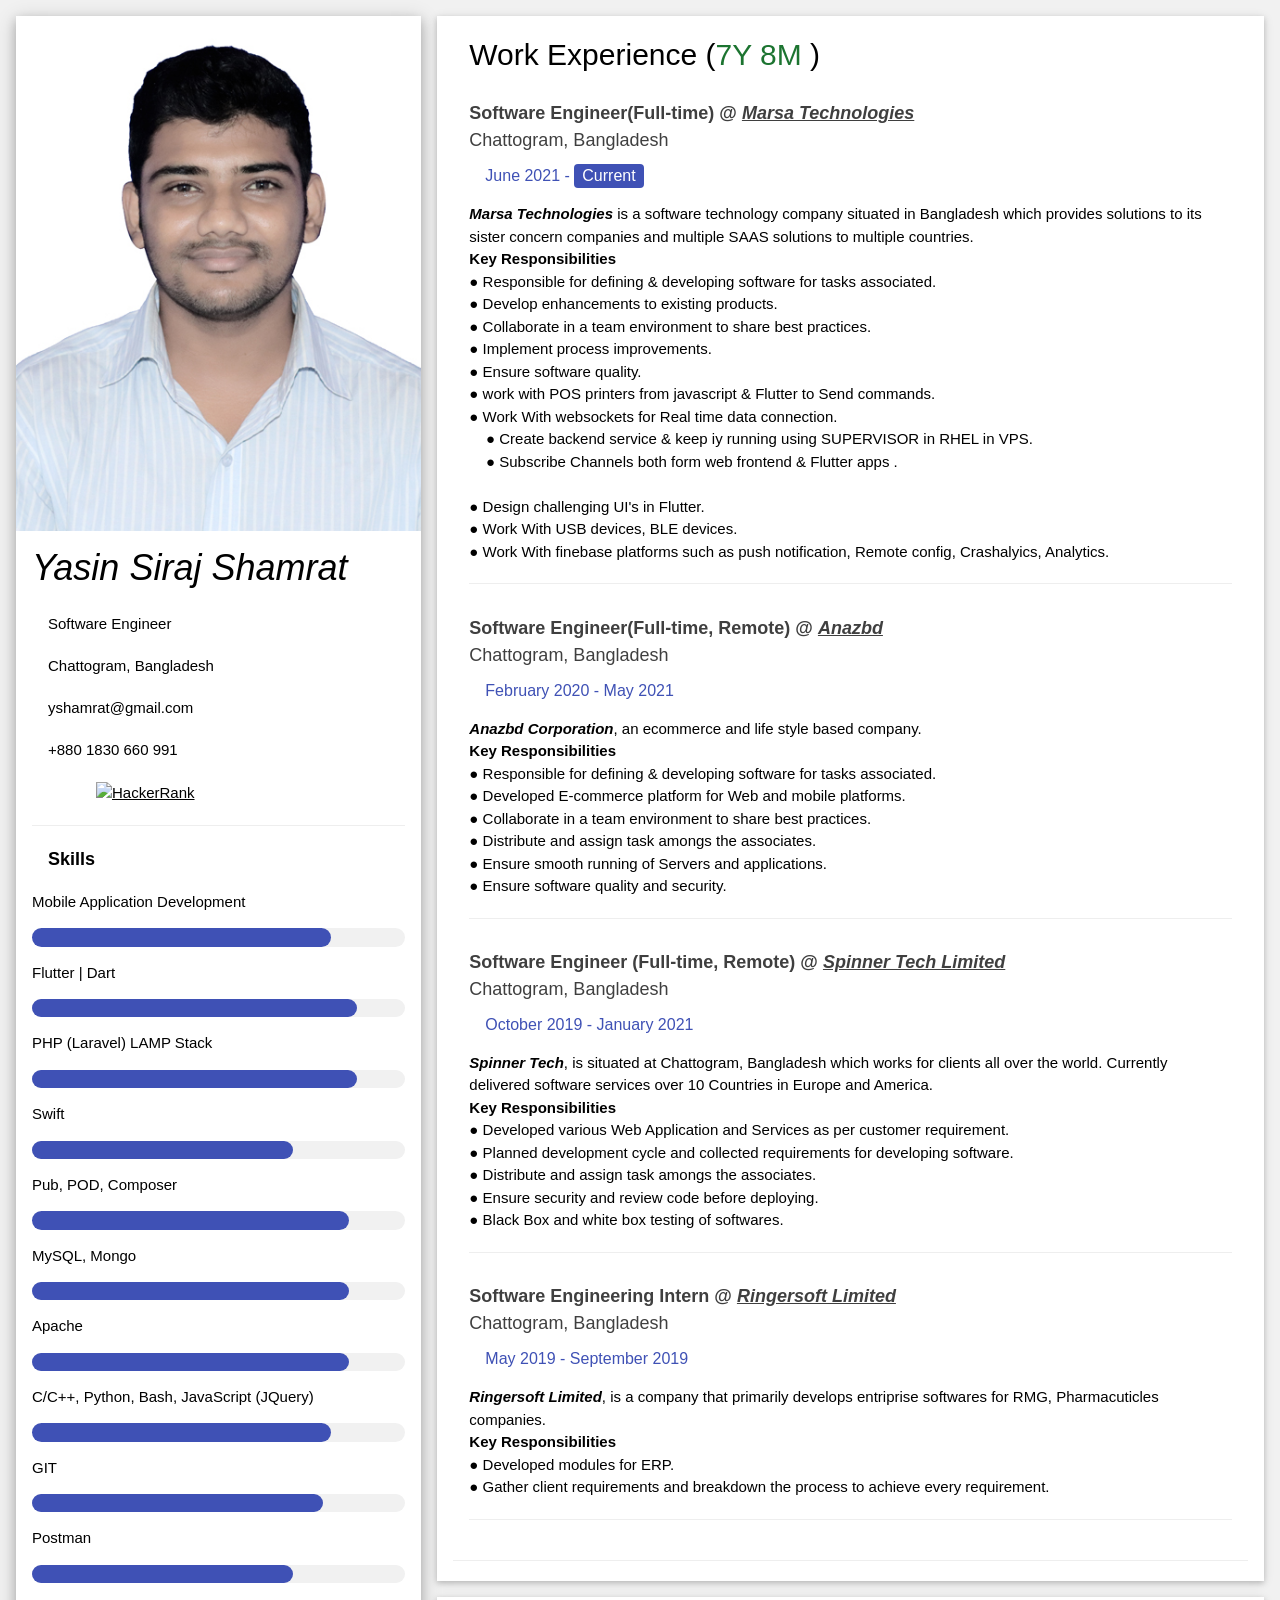
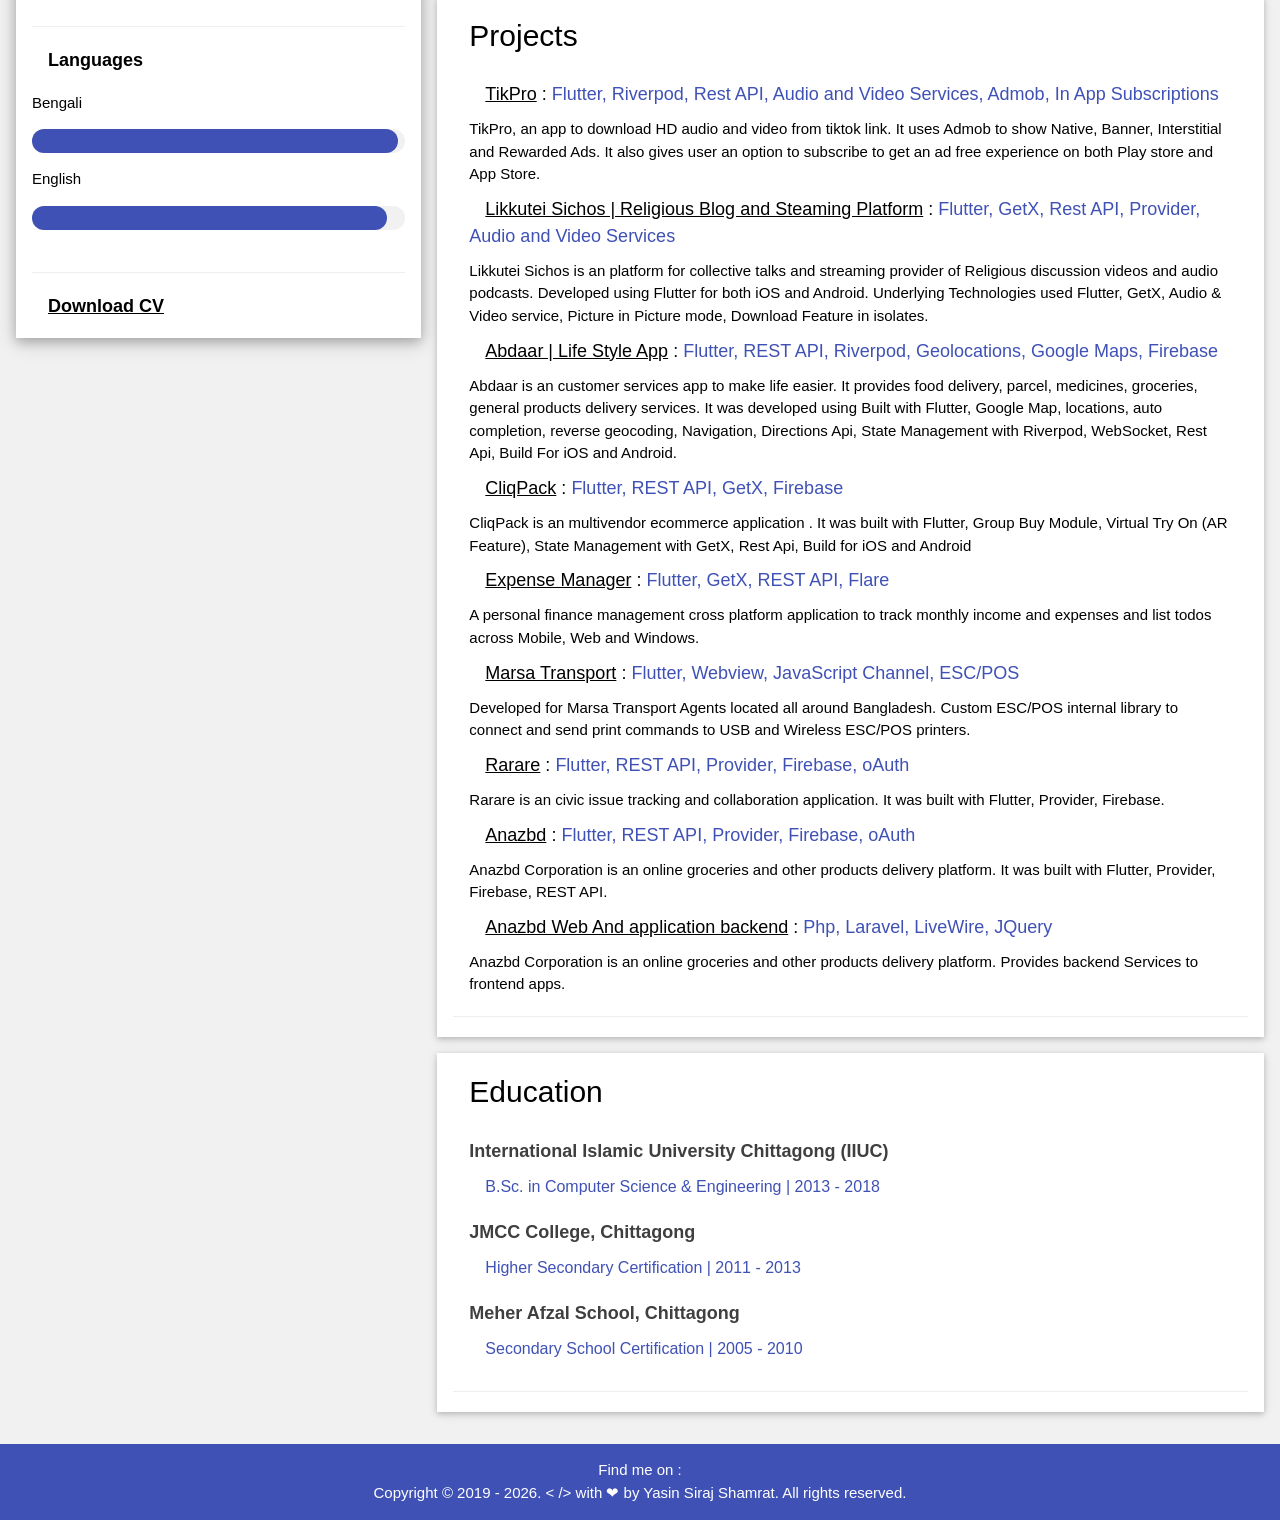
==== commit b6a96613: "TikPRo added" ====
--- a/index.html
+++ b/index.html
@@ -304,6 +304,17 @@
                 <div class="w3-container">
                     <h5 class="w3-opacity-off">
                         <i class="fa fa-pagelines fa-fw w3-margin-right w3-large w3-text-indigo"></i>
+                        <a href="https://play.google.com/store/apps/details?id=com.tik_pro">
+                            TikPro</a> : <span
+                            class="w3-text-indigo"> Flutter, Riverpod, Rest API, Audio and Video Services, Admob, In App Subscriptions</span>
+                    </h5>
+                    <span>
+                        TikPro, an app to download HD audio and video from tiktok link. It uses Admob to show Native, Banner, Interstitial and Rewarded Ads. It also gives user an option to subscribe to get an ad free experience on both Play store and App Store.
+                    </span>
+                </div>
+                <div class="w3-container">
+                    <h5 class="w3-opacity-off">
+                        <i class="fa fa-pagelines fa-fw w3-margin-right w3-large w3-text-indigo"></i>
                         <a href="https://play.google.com/store/apps/details?id=org.likkuteisichos">
                             Likkutei Sichos | Religious Blog and Steaming Platform</a> : <span
                             class="w3-text-indigo"> Flutter, GetX, Rest API, Provider, Audio and Video Services </span>
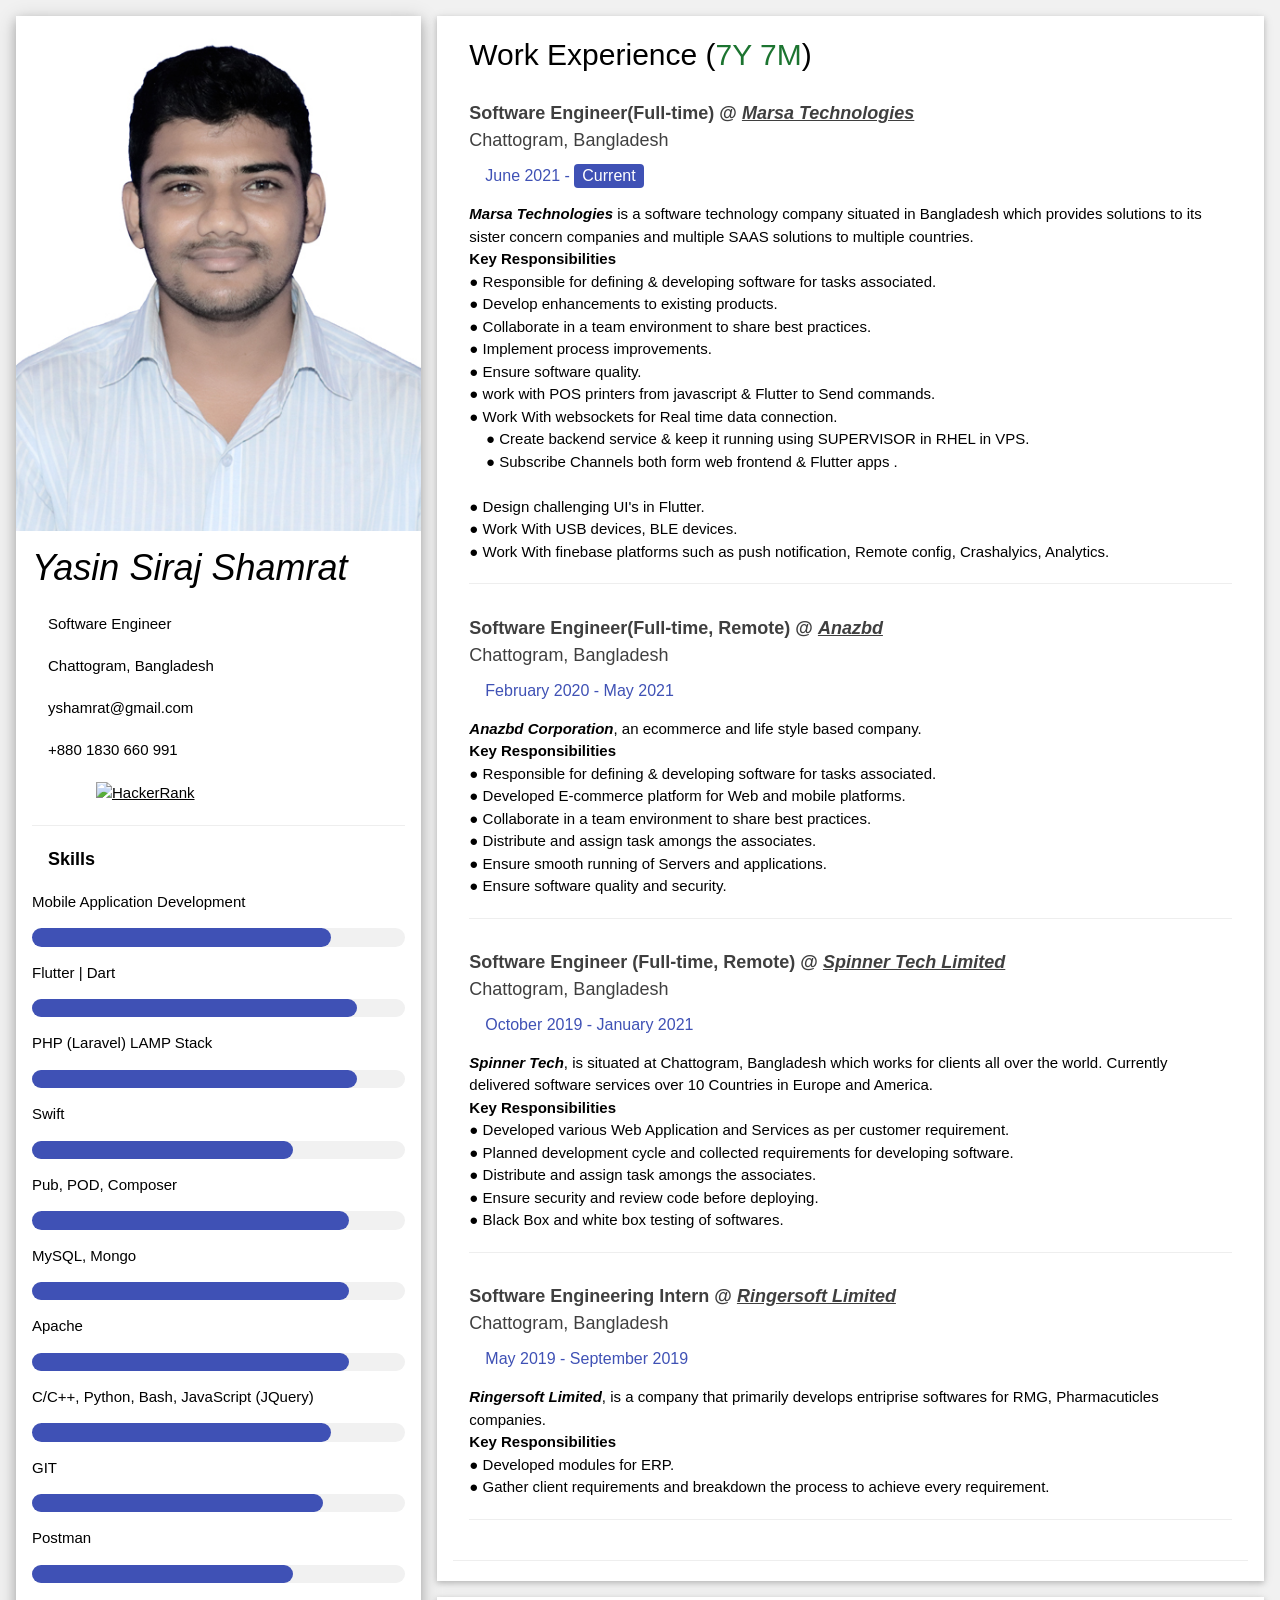
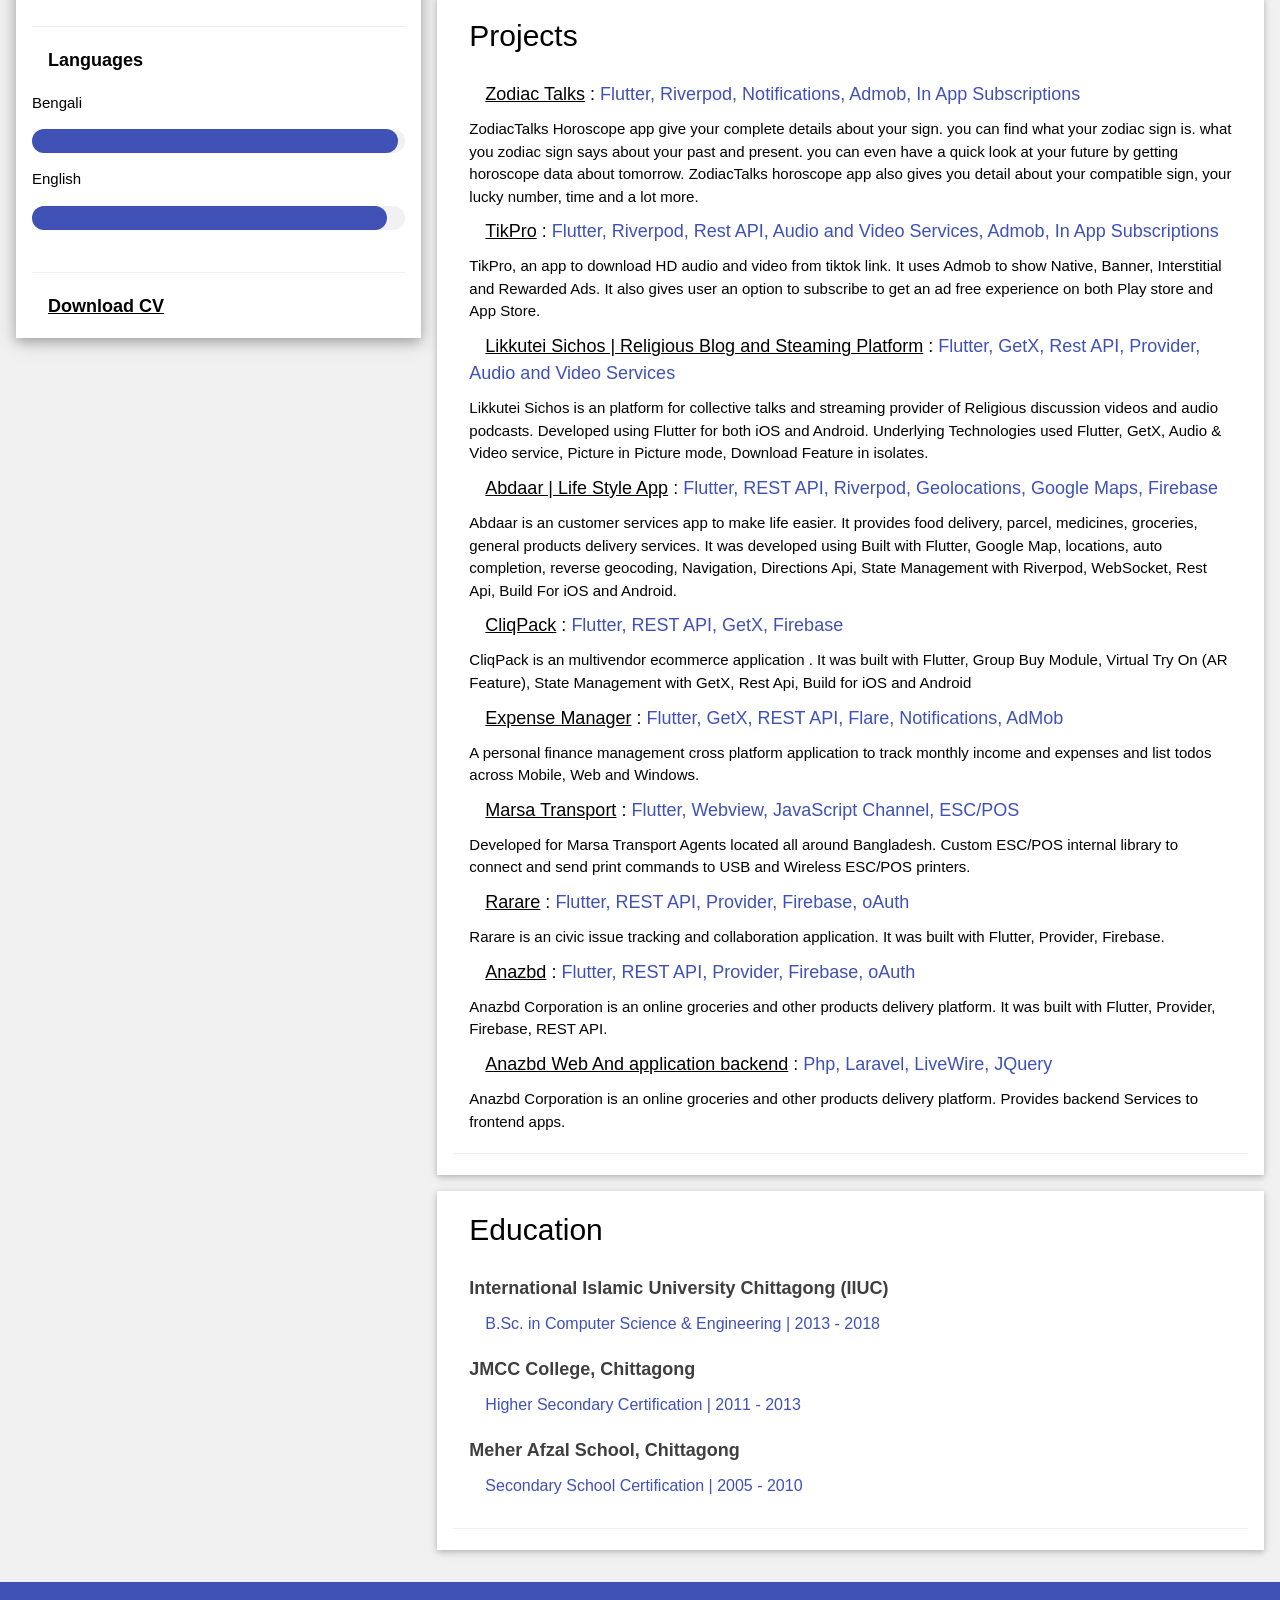
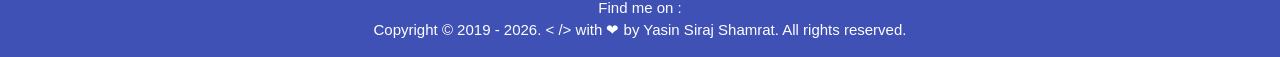
==== commit 95646a56: "zodiac talks and expense manager url updatede" ====
--- a/index.html
+++ b/index.html
@@ -198,7 +198,7 @@
                         ● Ensure software quality.<br>
                         ● work with POS printers from javascript & Flutter to Send commands.<br>
                         ● Work With websockets for Real time data connection.<br>
-                            &nbsp;&nbsp;&nbsp;&nbsp;● Create backend service & keep iy running using SUPERVISOR in RHEL in  VPS. <br>
+                            &nbsp;&nbsp;&nbsp;&nbsp;● Create backend service & keep it running using SUPERVISOR in RHEL in  VPS. <br>
                             &nbsp;&nbsp;&nbsp;&nbsp;● Subscribe Channels both form web frontend & Flutter apps .<br> <br>
                         ● Design challenging UI's in Flutter.<br>
                         ● Work With USB devices, BLE devices.<br>
@@ -304,6 +304,17 @@
                 <div class="w3-container">
                     <h5 class="w3-opacity-off">
                         <i class="fa fa-pagelines fa-fw w3-margin-right w3-large w3-text-indigo"></i>
+                        <a href="https://play.google.com/store/apps/details?id=com.zodiac.talks.daily_horoscope">
+                            Zodiac Talks</a> : <span
+                            class="w3-text-indigo"> Flutter, Riverpod, Notifications, Admob, In App Subscriptions</span>
+                    </h5>
+                    <span>
+                        ZodiacTalks Horoscope app give your complete details about your sign. you can find what your zodiac sign is. what you zodiac sign says about your past and present. you can even have a quick look at your future by getting horoscope data about tomorrow. ZodiacTalks horoscope app also gives you detail about your compatible sign, your lucky number, time and a lot more.
+                    </span>
+                </div>
+                <div class="w3-container">
+                    <h5 class="w3-opacity-off">
+                        <i class="fa fa-pagelines fa-fw w3-margin-right w3-large w3-text-indigo"></i>
                         <a href="https://play.google.com/store/apps/details?id=com.tik_pro">
                             TikPro</a> : <span
                             class="w3-text-indigo"> Flutter, Riverpod, Rest API, Audio and Video Services, Admob, In App Subscriptions</span>
@@ -361,9 +372,9 @@
                 <div class="w3-container">
                     <h5 class="w3-opacity-off">
                         <i class="fa fa-pagelines fa-fw w3-margin-right w3-large w3-text-indigo"></i>
-                        <a href="https://github.com/shamrat1/expanse_manager_app">
+                        <a href="https://play.google.com/store/apps/details?id=com.mr_flutter.expense_manager&hl=en&gl=US">
                             Expense Manager</a> : <span
-                            class="w3-text-indigo"> Flutter, GetX, REST API, Flare</span>
+                            class="w3-text-indigo"> Flutter, GetX, REST API, Flare, Notifications, AdMob</span>
                     </h5>
                     <span>
                         A personal finance management cross platform application to track monthly income and expenses and list todos across Mobile, Web and Windows.
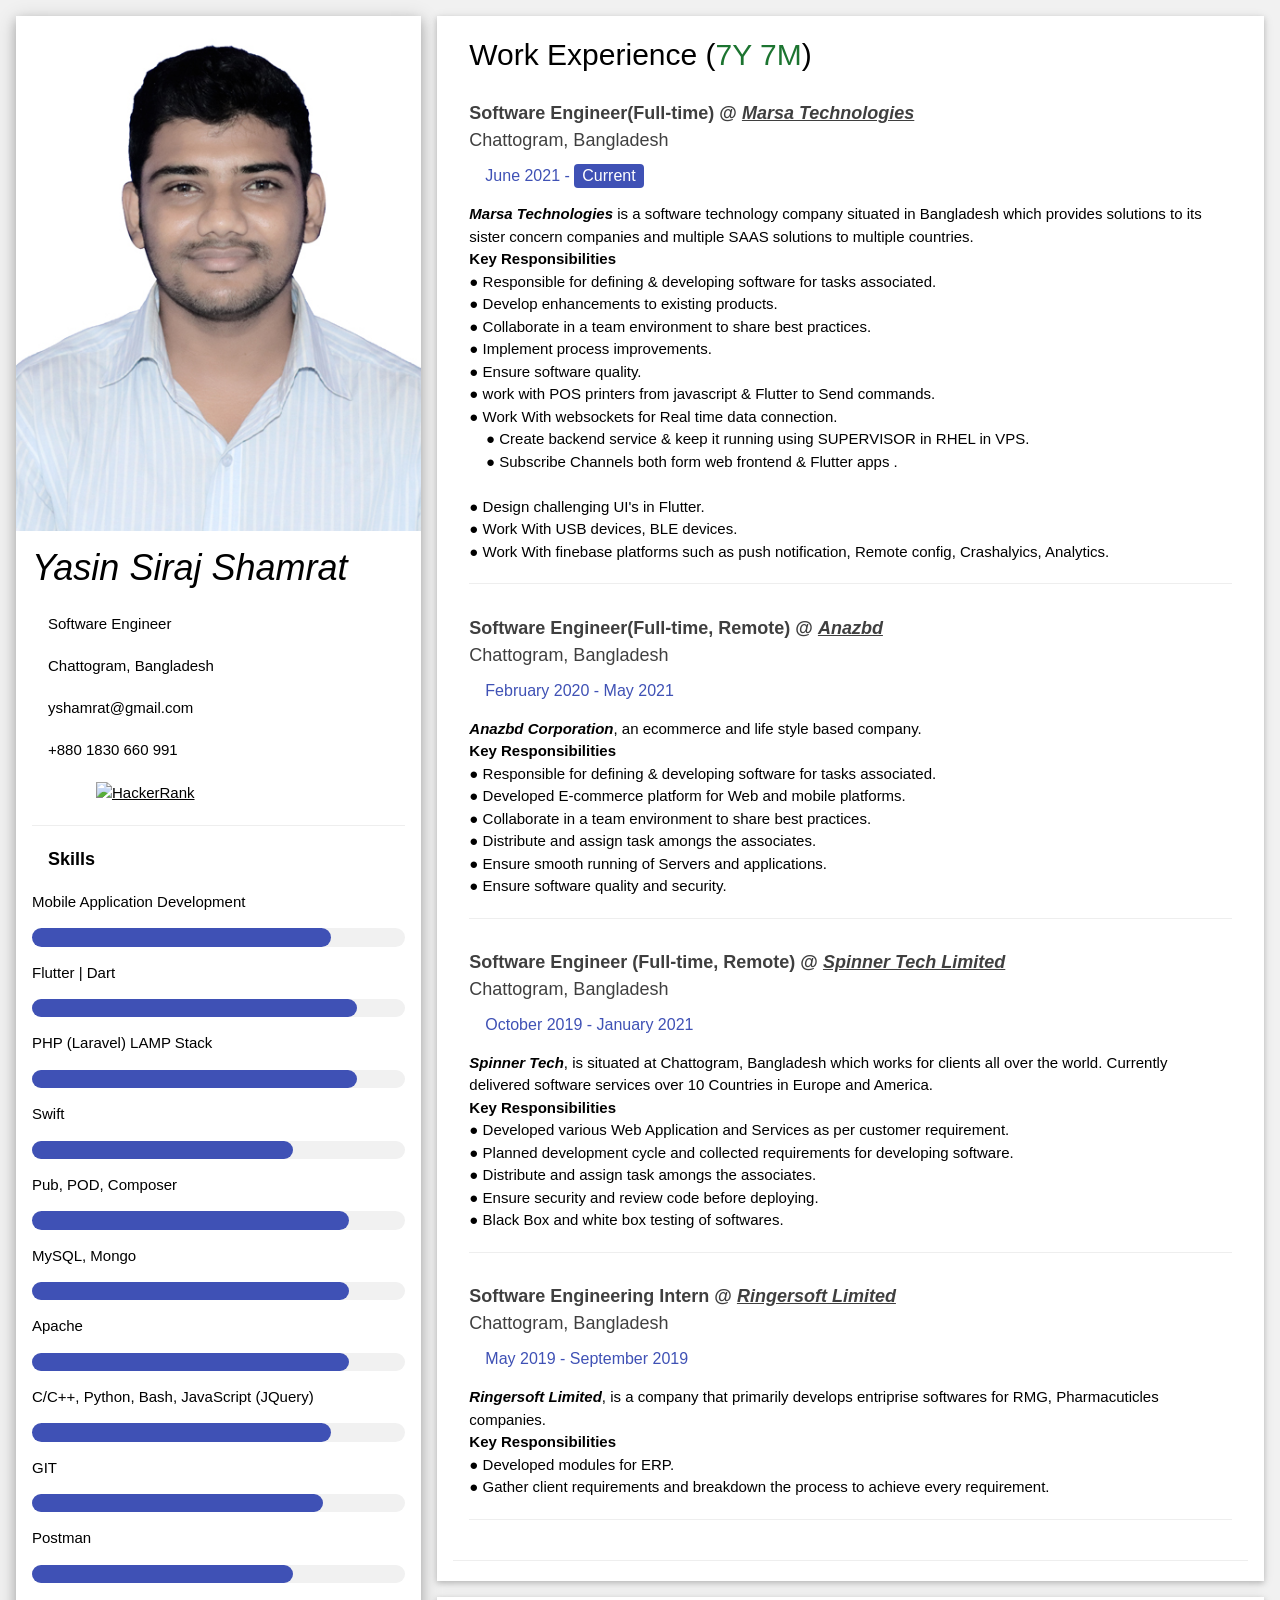
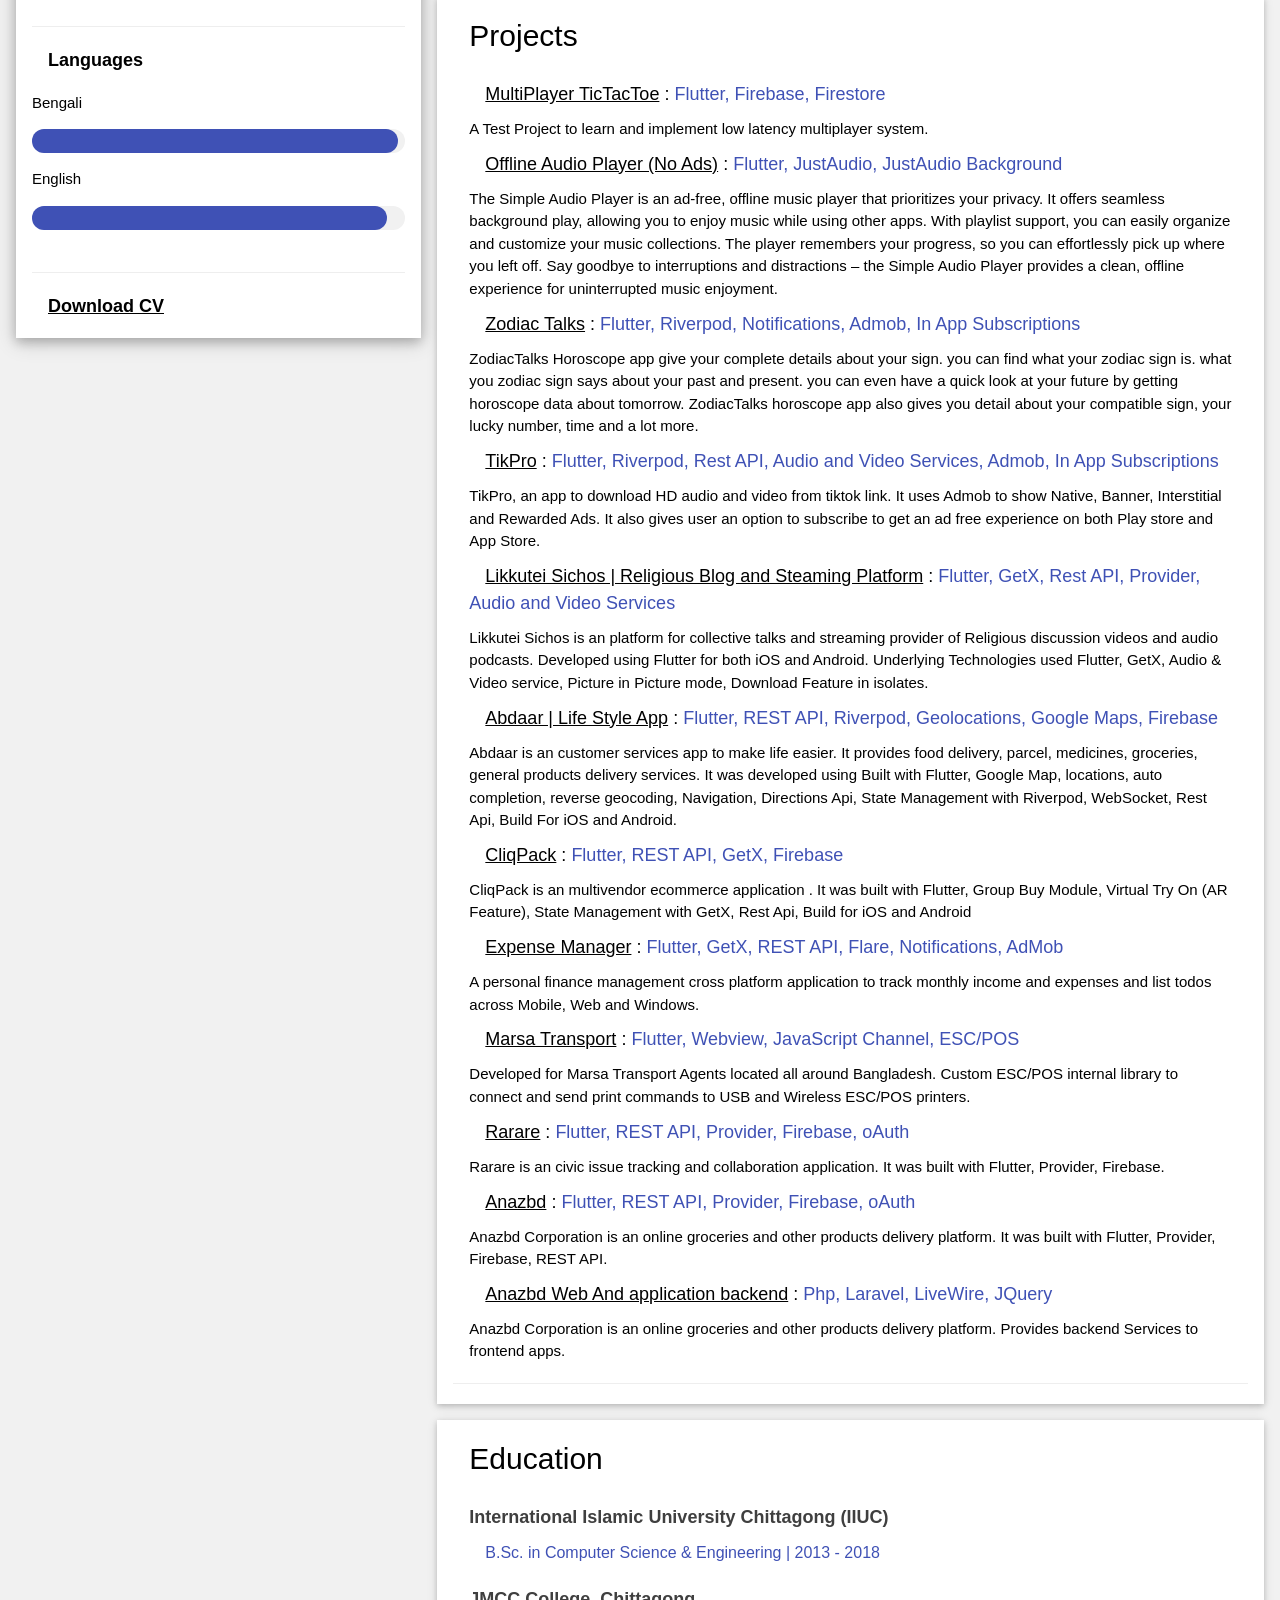
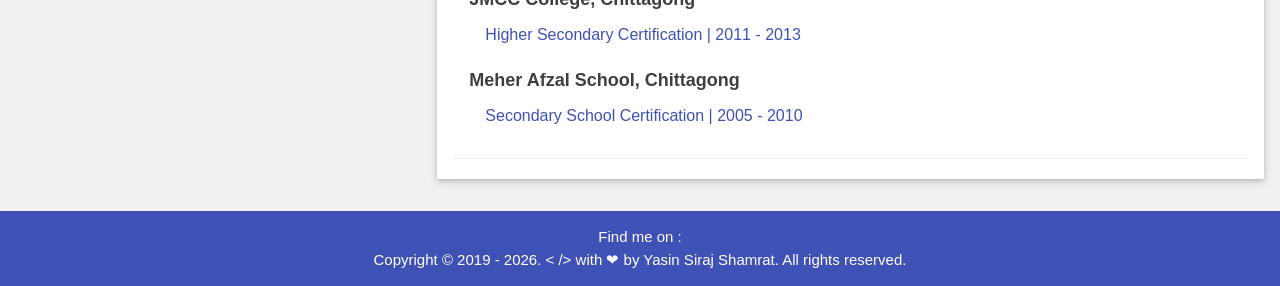
==== commit 4337b8ac: "Update index.html added info for multiplayer tictactoe and audio player" ====
--- a/index.html
+++ b/index.html
@@ -299,8 +299,29 @@
             </div> -->
 
             <div class="w3-container w3-card w3-white w3-margin-bottom">
-                <h2 class="w3-text-black"><i
-                    class="fa fa-product-hunt fa-fw w3-margin-right w3-xxlarge w3-text-indigo"></i>Projects</h2>
+                <h2 class="w3-text-black"><i class="fa fa-product-hunt fa-fw w3-margin-right w3-xxlarge w3-text-indigo"></i>Projects</h2>
+                <div class="w3-container">
+                    <h5 class="w3-opacity-off">
+                        <i class="fa fa-pagelines fa-fw w3-margin-right w3-large w3-text-indigo"></i>
+                        <a href="https://github.com/shamrat1/flutter-audio-player">
+                            MultiPlayer TicTacToe</a> : <span
+                            class="w3-text-indigo"> Flutter, Firebase, Firestore</span>
+                    </h5>
+                    <span>
+                        A Test Project to learn and implement low latency multiplayer system.
+                    </span>
+                </div>
+                <div class="w3-container">
+                    <h5 class="w3-opacity-off">
+                        <i class="fa fa-pagelines fa-fw w3-margin-right w3-large w3-text-indigo"></i>
+                        <a href="https://github.com/shamrat1/flutter-audio-player">
+                            Offline Audio Player (No Ads)</a> : <span
+                            class="w3-text-indigo"> Flutter, JustAudio, JustAudio Background</span>
+                    </h5>
+                    <span>
+                        The Simple Audio Player is an ad-free, offline music player that prioritizes your privacy. It offers seamless background play, allowing you to enjoy music while using other apps. With playlist support, you can easily organize and customize your music collections. The player remembers your progress, so you can effortlessly pick up where you left off. Say goodbye to interruptions and distractions – the Simple Audio Player provides a clean, offline experience for uninterrupted music enjoyment.
+                    </span>
+                </div>
                 <div class="w3-container">
                     <h5 class="w3-opacity-off">
                         <i class="fa fa-pagelines fa-fw w3-margin-right w3-large w3-text-indigo"></i>
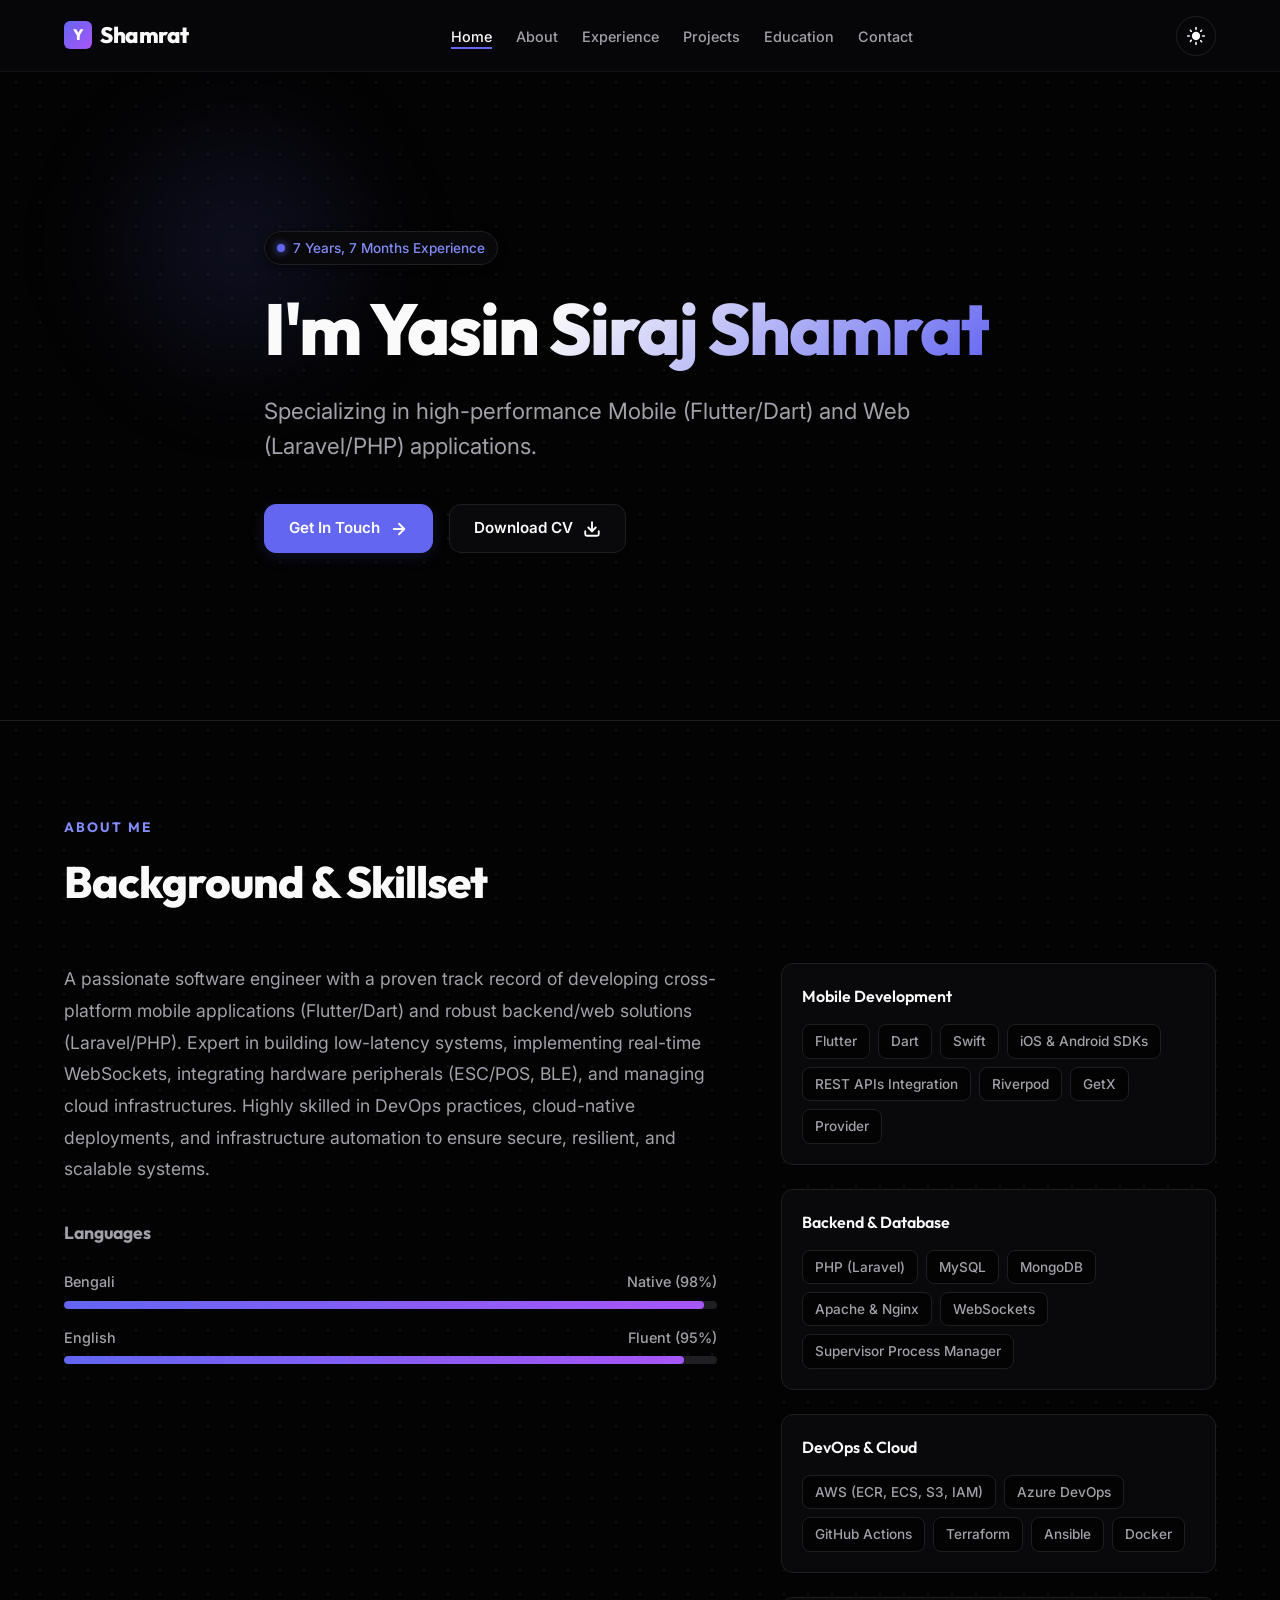
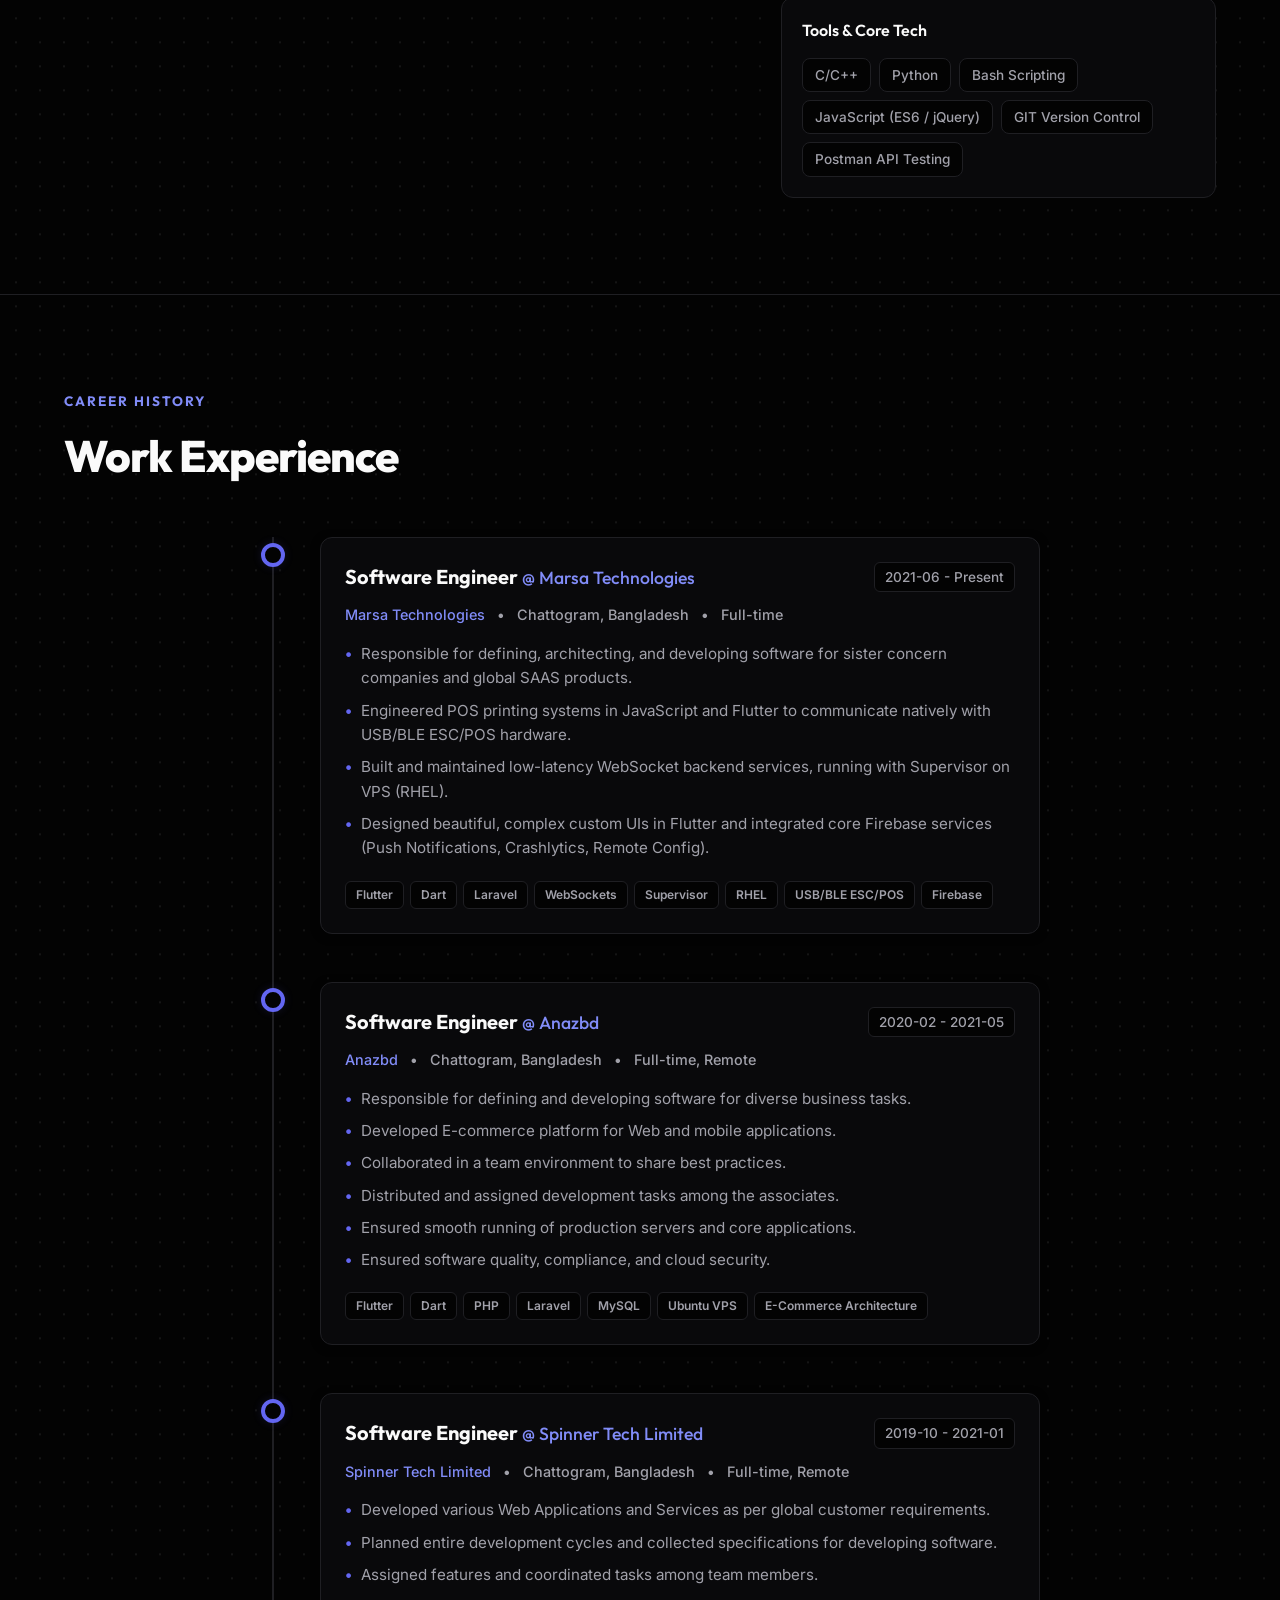
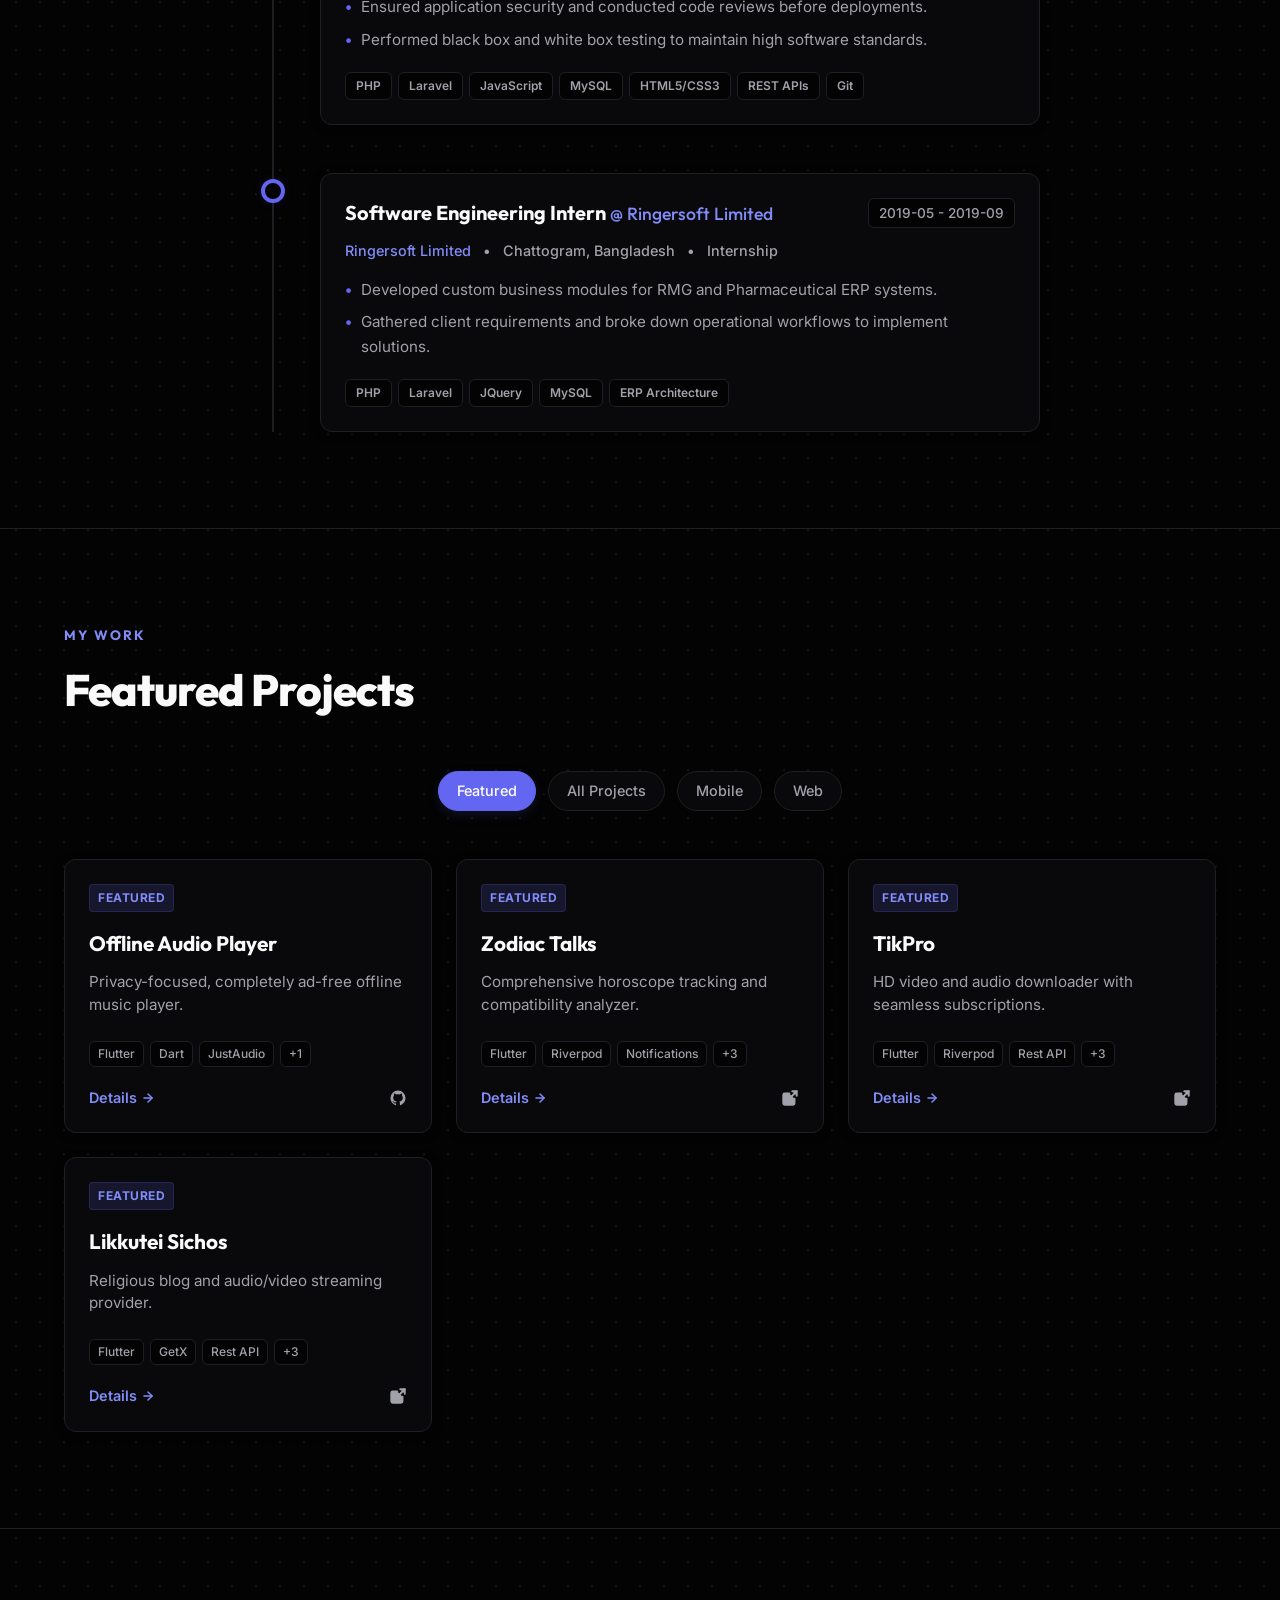
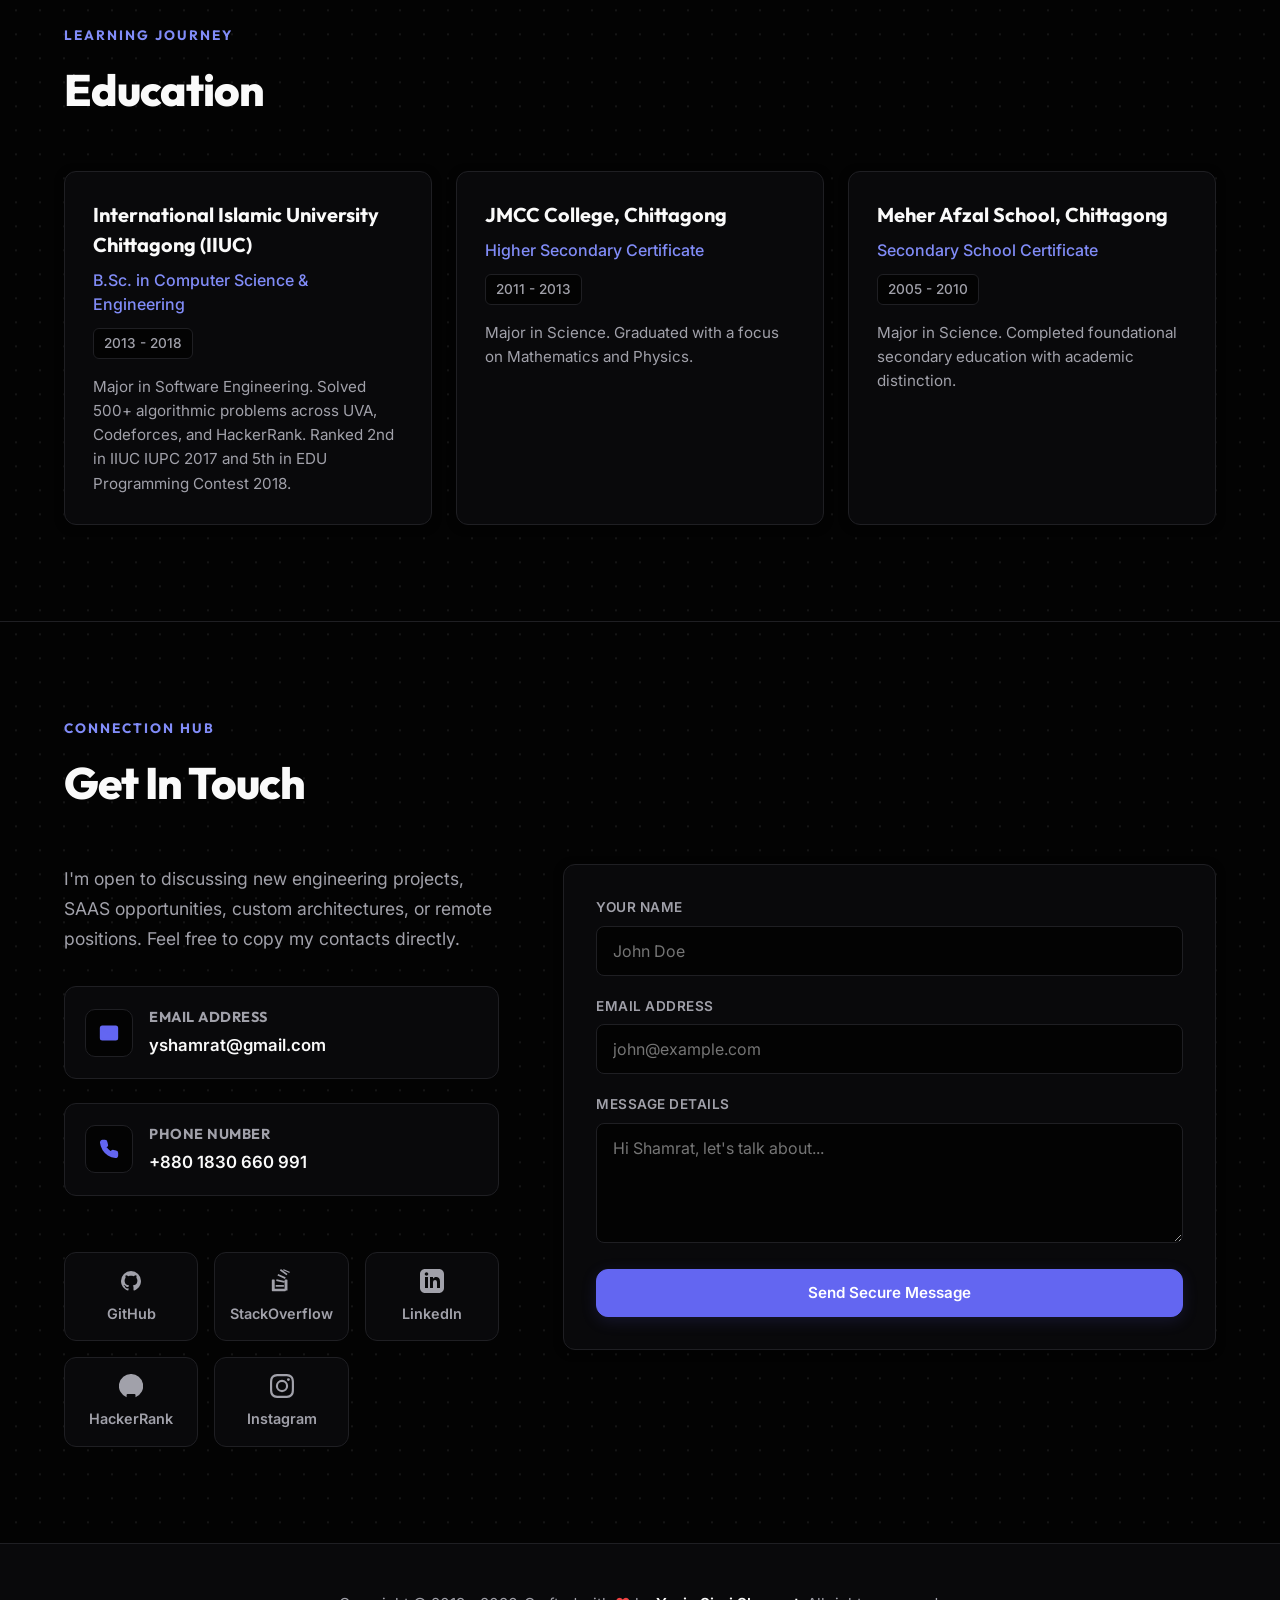
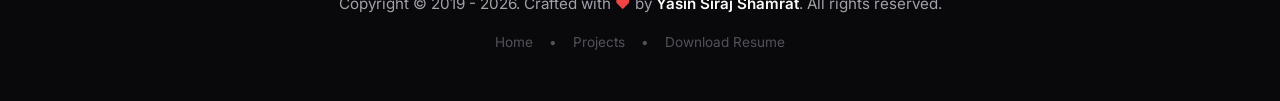
==== commit a8b2e400: "feat: implement modern JSON-driven sleek portfolio website - Decoupled all personal content into a s" ====
--- a/index.html
+++ b/index.html
@@ -1,505 +1,109 @@
 <!DOCTYPE html>
-<html lang="EN">
+<html lang="en">
 <head>
-    <meta http-equiv="Content-Type" content="text/html; charset=UTF-8">
-    <title> Yasin Siraj Shamrat - Software Engineer </title>
-    <script src="https://use.fontawesome.com/5bed298019.js"></script>
-    <meta name="viewport" content="width=device-width,initial-scale=1.0">
-    <link rel="stylesheet" href="css/w3.css">
-    <link rel="stylesheet" href="css/style.css">
-    <link rel="stylesheet" href="css/font-awesome.min.css">
+  <meta charset="UTF-8">
+  <meta name="viewport" content="width=device-width, initial-scale=1.0">
+  <meta http-equiv="X-UA-Compatible" content="ie=edge">
+  
+  <!-- Primary SEO Tags will be dynamically augmented, establishing fallbacks here -->
+  <title>Yasin Siraj Shamrat | Software Engineer</title>
+  <meta name="description" content="Personal portfolio of Yasin Siraj Shamrat, a Software Engineer specializing in mobile and web development.">
+  <meta name="keywords" content="Yasin Siraj Shamrat, Software Engineer, Flutter, Laravel, DevOps">
+  
+  <!-- Preconnect Google Fonts -->
+  <link rel="preconnect" href="https://fonts.googleapis.com">
+  <link rel="preconnect" href="https://fonts.gstatic.com" crossorigin>
 
-    <style>
+  <!-- Application Stylesheets -->
+  <link rel="stylesheet" href="css/reset.css">
+  <link rel="stylesheet" href="css/style.css">
+</head>
+<body>
 
-        @media only screen and (max-width: 480px) {
-            #profile_image{
-                width: 250px !important;
-                height: 250px !important;
-                display: block;
-  margin-left: auto;
-  margin-right: auto;
-            }
-        }
-    </style>
-</head>
-<body class="w3-light-grey">
+  <!-- Sticky Header Navigation -->
+  <header class="header">
+    <div class="container header-container">
+      <a href="#home" class="logo">
+        <div class="logo-icon">Y</div>
+        <span>Shamrat</span>
+      </a>
 
-<!-- Page Container -->
-<div class="w3-content w3-margin-top" style="max-width:1400px;">
+      <!-- Navigation Links -->
+      <nav class="nav">
+        <ul class="nav-links" id="nav-links-list">
+          <!-- Dynamically Rendered -->
+        </ul>
+      </nav>
 
-    <!-- The Grid -->
-    <div class="w3-row-padding">
+      <!-- Action Controls -->
+      <div class="nav-controls">
+        <button class="theme-toggle" id="theme-toggle-btn" aria-label="Toggle light/dark theme">
+          <!-- Dynamically populated SVG -->
+        </button>
+        <button class="mobile-nav-btn" id="mobile-nav-toggle" aria-label="Toggle mobile menu">
+          <svg width="24" height="24" viewBox="0 0 24 24" fill="none" stroke="currentColor" stroke-width="2.5" stroke-linecap="round" stroke-linejoin="round">
+            <line x1="3" y1="12" x2="21" y2="12"></line>
+            <line x1="3" y1="6" x2="21" y2="6"></line>
+            <line x1="3" y1="18" x2="21" y2="18"></line>
+          </svg>
+        </button>
+      </div>
+    </div>
+  </header>
 
-        <!-- Left Column -->
-        <div class="w3-third">
+  <!-- Hero Landing Section -->
+  <section id="home" class="hero">
+    <!-- Dynamically Rendered -->
+  </section>
 
-            <div class="w3-white w3-text-black w3-card-4">
-                <div class="w3-display-container">
-                    <a href="https://shamrat1.github.io/"><img id="profile_image" src="Shamrat.jpg" style="width:100%"
-                                                                  alt="Yasin Siraj Shamrat" title="Yasin Siraj Shamrat"></a>
-                </div>
-                <div class="w3-container">
-                    <h1><em>Yasin Siraj Shamrat</em></h1>
-                    <p><i class="fa fa-briefcase fa-fw w3-margin-right w3-large w3-text-indigo"></i>Software Engineer
-                    </p>
-                    <p><i class="fa fa-home fa-fw w3-margin-right w3-large w3-text-indigo"></i>Chattogram, Bangladesh</p>
-                    <p><i class="fa fa-envelope fa-fw w3-margin-right w3-large w3-text-indigo"></i>yshamrat@gmail.com
-                    </p>
-                    <p><i class="fa fa-phone fa-fw w3-margin-right w3-large w3-text-indigo"></i>+880 1830 660 991</p>
-                    <p><i class="fa fa-link fa-fw w3-margin-right w3-large w3-text-indigo"></i>
-                        <a href="https://github.com/shamrat1" target="_blank" content="GitHub" type="link">
-                            <i class="fa fa-github fa-fw w3-margin-right w3-large w3-text-indigo"></i></a>
-                        <a href="https://stackoverflow.com/users/9300164/yasin-shamrat" target="_blank"
-                           content="stack-overflow" type="link">
-                            <i class="fa fa-stack-overflow fa-fw w3-margin-right w3-large w3-text-indigo"></i></a>
-                        <a href="https://www.linkedin.com/in/yasin-shamrat/" target="_blank"
-                           content="LinkedIn" type="link">
-                            <i class="fa fa-linkedin fa-fw w3-margin-right w3-large w3-text-indigo"></i></a>
+  <!-- About & Skills Section -->
+  <section id="about" class="section">
+    <!-- Dynamically Rendered -->
+  </section>
 
-                        <a href="https://www.hackerrank.com/yshamrat" target="_blank"
-                           content="HackerRank" type="link">
-                            <img height="36" width="36"
-                                 src="https://www.stopstalk.com/stopstalk/static/images/hackerrank_logo.png"
-                                 alt="HackerRank"/></a>
+  <!-- Experience Section -->
+  <section id="experience" class="section">
+    <!-- Dynamically Rendered -->
+  </section>
 
-                    </p>
-                    <hr>
+  <!-- Projects Section -->
+  <section id="projects" class="section">
+    <!-- Dynamically Rendered -->
+  </section>
 
-                    <p class="w3-large"><b><i class="fa fa-asterisk fa-fw w3-margin-right w3-text-indigo"></i>Skills</b>
-                    </p>
+  <!-- Education Section -->
+  <section id="education" class="section">
+    <!-- Dynamically Rendered -->
+  </section>
 
-                    <p>Mobile Application Development</p>
-                    <div class="w3-light-grey w3-round-xlarge w3-small">
-                        <div class="w3-container w3-center w3-round-xlarge w3-indigo" style="width:80%">
-                            <div class="w3-center w3-text-white">&nbsp;</div>
-                        </div>
-                    </div>
-                    <p>Flutter | Dart </p>
-                    <div class="w3-light-grey w3-round-xlarge w3-small">
-                        <div class="w3-container w3-center w3-round-xlarge w3-indigo" style="width:87%">
-                            <div class="w3-center w3-text-white">&nbsp;</div>
-                        </div>
-                    </div>
+  <!-- Contact Section -->
+  <section id="contact" class="section">
+    <!-- Dynamically Rendered -->
+  </section>
 
-                    <p>PHP (Laravel) LAMP Stack</p>
-                    <div class="w3-light-grey w3-round-xlarge w3-small">
-                        <div class="w3-container w3-center w3-round-xlarge w3-indigo" style="width:87%">
-                            <div class="w3-center w3-text-white">&nbsp;</div>
-                        </div>
-                    </div>
+  <!-- Footer -->
+  <footer id="footer" class="footer">
+    <!-- Dynamically Rendered -->
+  </footer>
 
-                    <p>Swift</p>
-                    <div class="w3-light-grey w3-round-xlarge w3-small">
-                        <div class="w3-container w3-center w3-round-xlarge w3-indigo" style="width:70%">
-                            <div class="w3-center w3-text-white">&nbsp;</div>
-                        </div>
-                    </div>
+  <!-- Dynamic Detail Overlay Modal -->
+  <div class="modal-overlay" id="project-modal">
+    <div class="modal-container">
+      <div class="modal-header">
+        <h3 class="modal-title" id="modal-title-text">Project Details</h3>
+        <button class="modal-close-btn" aria-label="Close details">
+          <svg viewBox="0 0 24 24"><path d="M19 6.41 17.59 5 12 10.59 6.41 5 5 6.41 10.59 12 5 17.59 6.41 19 12 13.41 17.59 19 19 17.59 13.41 12z"/></svg>
+        </button>
+      </div>
+      <div class="modal-content" id="modal-dynamic-content">
+        <!-- Rendered dynamically from project dataset -->
+      </div>
+    </div>
+  </div>
 
-                    <p>Pub, POD, Composer</p>
-                    <div class="w3-light-grey w3-round-xlarge w3-small">
-                        <div class="w3-container w3-center w3-round-xlarge w3-indigo" style="width:85%">
-                            <div class="w3-center w3-text-white">&nbsp;</div>
-                        </div>
-                    </div>
-
-                    <p>MySQL, Mongo</p>
-                    <div class="w3-light-grey w3-round-xlarge w3-small">
-                        <div class="w3-container w3-center w3-round-xlarge w3-indigo" style="width:85%">
-                            <div class="w3-center w3-text-white">&nbsp;</div>
-                        </div>
-                    </div>
-
-                    <p>Apache</p>
-                    <div class="w3-light-grey w3-round-xlarge w3-small">
-                        <div class="w3-container w3-center w3-round-xlarge w3-indigo" style="width:85%">
-                            <div class="w3-center w3-text-white">&nbsp;</div>
-                        </div>
-                    </div>
-
-
-
-                    <p>C/C++, Python, Bash, JavaScript (JQuery)</p>
-                    <div class="w3-light-grey w3-round-xlarge w3-small">
-                        <div class="w3-container w3-center w3-round-xlarge w3-indigo" style="width:80%">
-                            <div class="w3-center w3-text-white">&nbsp;</div>
-                        </div>
-                    </div>
-
-                    <p>GIT</p>
-                    <div class="w3-light-grey w3-round-xlarge w3-small">
-                        <div class="w3-container w3-center w3-round-xlarge w3-indigo" style="width:78%">
-                            <div class="w3-center w3-text-white">&nbsp;</div>
-                        </div>
-                    </div>
-
-                    <p>Postman</p>
-                    <div class="w3-light-grey w3-round-xlarge w3-small">
-                        <div class="w3-container w3-center w3-round-xlarge w3-indigo" style="width:70%">
-                            <div class="w3-center w3-text-white">&nbsp;</div>
-                        </div>
-                    </div>
-
-                    <br>
-                    <hr>
-
-                    <p class="w3-large w3-text-theme"><b>
-                        <i class="fa fa-globe fa-fw w3-margin-right w3-text-indigo"></i>
-                        Languages</b>
-                    </p>
-                    <p>Bengali</p>
-                    <div class="w3-light-grey w3-round-xlarge w3-small">
-                        <div class="w3-round-xlarge w3-indigo" style="height:24px;width:98%"></div>
-                    </div>
-                    <p>English</p>
-                    <div class="w3-light-grey w3-round-xlarge w3-small">
-                        <div class="w3-round-xlarge w3-indigo" style="height:24px;width:95%"></div>
-                    </div>
-                    <br>
-                    <hr>
-
-                    <!-- <p class="w3-large w3-text-theme"><b>
-                        <i class="fa fa-bars fa-fw w3-margin-right w3-text-indigo"></i>
-                        <a target="_blank" href="cv.html">Explore More</a></b>
-                    <hr> -->
-
-                    <p class="w3-large w3-text-theme"><b>
-                        <i class="fa fa-file fa-fw w3-margin-right w3-text-indigo"></i>
-                        <a target="_blank" href="resume_yasin_shamrat.pdf">Download CV</a></b>
-                    </p>
-
-                </div>
-            </div>
-
-            <!-- End Left Column -->
-        </div>
-
-        <!-- Right Column -->
-        <div class="w3-twothird">
-            <div class="w3-container w3-card w3-white w3-margin-bottom">
-                <h2 class="w3-text-black"><i
-                        class="fa fa-suitcase fa-fw w3-margin-right w3-xxlarge w3-text-indigo"></i>Work Experience
-                    (<span style="color: #1c7430" id="totalExperience">0</span>)</h2>
-                <div class="w3-container">
-                    <h5 class="w3-opacity-min"><b>Software Engineer(Full-time) @
-                        <a href="http://marsatechnologies.com" target="_blank"><em>Marsa Technologies</em></a></b>
-                        <br>Chattogram, Bangladesh</h5>
-                    <h6 class="w3-text-indigo"><i class="fa fa-calendar fa-fw w3-margin-right"></i>June 2021 -
-                        <span class="w3-tag w3-indigo w3-round">Current</span></h6>
-                    <p>
-                        <b><em>Marsa Technologies</em></b> is a software technology company situated in Bangladesh which provides solutions to its sister concern companies and multiple SAAS solutions to multiple countries.
-
-                        <br>
-                        <b>Key Responsibilities</b>
-                        <br>
-                        ● Responsible for defining & developing software for tasks associated.<br>
-                        ● Develop enhancements to existing products.<br>
-                        ● Collaborate in a team environment to share best practices.<br>
-                        ● Implement process improvements.<br>
-                        ● Ensure software quality.<br>
-                        ● work with POS printers from javascript & Flutter to Send commands.<br>
-                        ● Work With websockets for Real time data connection.<br>
-                            &nbsp;&nbsp;&nbsp;&nbsp;● Create backend service & keep it running using SUPERVISOR in RHEL in  VPS. <br>
-                            &nbsp;&nbsp;&nbsp;&nbsp;● Subscribe Channels both form web frontend & Flutter apps .<br> <br>
-                        ● Design challenging UI's in Flutter.<br>
-                        ● Work With USB devices, BLE devices.<br>
-                        ● Work With finebase platforms such as push notification, Remote config, Crashalyics, Analytics.<br>
-                    </p>
-                    <hr>
-                </div>
-
-                <div class="w3-container">
-                    <h5 class="w3-opacity-min"><b>Software Engineer(Full-time, Remote) @
-                        <a href="http://anazbd.com" target="_blank"><em>Anazbd</em></a></b>
-                        <br>Chattogram, Bangladesh</h5>
-                    <h6 class="w3-text-indigo"><i class="fa fa-calendar fa-fw w3-margin-right"></i>February 2020 -
-                        May 2021</h6>
-                    <p>
-                        <b><em>Anazbd Corporation</em></b>, an ecommerce and life style based company.<br>
-                        <b>Key Responsibilities</b><br>
-                        ● Responsible for defining & developing software for tasks associated.<br>
-                        ● Developed E-commerce platform for Web and mobile platforms.<br>
-                        ● Collaborate in a team environment to share best practices.<br>
-                        ● Distribute and assign task amongs the associates.<br>
-                        ● Ensure smooth running of Servers and applications.<br>
-                        ● Ensure software quality and security.<br>
-
-                    </p>
-                    <hr>
-                </div>
-
-                <div class="w3-container">
-                    <h5 class="w3-opacity-min"><b>Software Engineer (Full-time, Remote) @
-                        <a href="https://www.spinnertech.dev/" target="_blank"><em>Spinner Tech Limited</em></a></b>
-                        <br>Chattogram, Bangladesh</h5>
-                    <h6 class="w3-text-indigo"><i class="fa fa-calendar fa-fw w3-margin-right"></i>October 2019 -
-                        January 2021</h6>
-                    <p>
-                        <b><em>Spinner Tech</em></b>, is situated at Chattogram, Bangladesh which works for clients all over the world. Currently delivered software services over 10 Countries in Europe and America.<br>
-                        <b>Key Responsibilities</b><br>
-                        ● Developed various Web Application and Services as per customer requirement.<br>
-                        ● Planned development cycle and collected requirements for developing software.<br>
-                        ● Distribute and assign task amongs the associates.<br>
-                        ● Ensure security and review code before deploying.<br>
-                        ● Black Box and white box testing of softwares.<br>
-                    </p>
-                    <hr>
-                </div>
-
-                <div class="w3-container">
-                    <h5 class="w3-opacity-min"><b>Software Engineering Intern @
-                        <a href="http://ringersoft.com/" target="_blank"><em>Ringersoft Limited</em></a></b>
-                    <br>Chattogram, Bangladesh</h5>
-                    <h6 class="w3-text-indigo"><i class="fa fa-calendar fa-fw w3-margin-right"></i>May 2019 -
-                        September 2019</h6>
-                    <p>
-                        <b><em>Ringersoft Limited</em></b>, is a company that primarily develops entriprise softwares for RMG, Pharmacuticles companies.
-                        <br>
-                        <b>Key Responsibilities</b><br>
-                        ● Developed modules for ERP.<br>
-                        ● Gather client requirements and breakdown the process to achieve every requirement.<br>
-                    </p>
-                    <hr>
-                </div>
-
-                <hr>
-            </div>
-
-            <!-- <div class="w3-container w3-card w3-white w3-margin-bottom">
-
-                <h2 class="w3-text-black"><i
-                        class="fa fa-trophy fa-fw w3-margin-right w3-xxlarge w3-text-indigo"></i>Award and Achievement
-                </h2>
-
-                <div class="w3-container">
-                    <h5 class="w3-opacity-min"><b>R&D Team Lead</b></h5>
-                    <p>
-                        ● IIUC IUPC 2017, my team CJC_TEAM_1971 Ranked 2nd Position. <a href="https://goo.gl/DJnuAy">https://goo.gl/DJnuAy</a>
-                        <br>
-                        ● EDU Programming Contest 2018 , my team CJC_TEAM_1971 Ranked 5th position. <a
-                            href=" https://goo.gl/JTPNuu">https://goo.gl/JTPNuu</a>
-                    </p>
-                </div>
-
-                <div class="w3-container">
-                    <h5 class="w3-opacity-min"><b>ACM Profiles</b></h5>
-                    <p>
-                        ● 5th Position on CSE Week Programming Contest 2016.
-                        <a href="https://algo.codemarshal.org/contests/cseweek-2016/standings">
-                            https://algo.codemarshal.org/contests/cseweek-2016/standings</a>
-                        <br>
-                        ● Participated in the divisional onsite contest: IIUC IUPC 2015, 2016, USTC IUPC 2016
-                        Solved 500+ problems in various online judge. <br>
-                        ● Virtual Judge ID: UVA: <a href="https://uhunt.onlinejudge.org/id/448714">448714</a>,
-                        CF: <a href="http://codeforces.com/profile/laziestcoder">laziestcoder</a>,
-                        HR: <a href="https://www.hackerrank.com/Laziest_Coder?hr_r=1">Laziest_Coder</a>
-                    </p>
-                </div>
-
-                <hr>
-            </div> -->
-
-            <div class="w3-container w3-card w3-white w3-margin-bottom">
-                <h2 class="w3-text-black"><i class="fa fa-product-hunt fa-fw w3-margin-right w3-xxlarge w3-text-indigo"></i>Projects</h2>
-                <div class="w3-container">
-                    <h5 class="w3-opacity-off">
-                        <i class="fa fa-pagelines fa-fw w3-margin-right w3-large w3-text-indigo"></i>
-                        <a href="https://github.com/shamrat1/flutter-audio-player">
-                            MultiPlayer TicTacToe</a> : <span
-                            class="w3-text-indigo"> Flutter, Firebase, Firestore</span>
-                    </h5>
-                    <span>
-                        A Test Project to learn and implement low latency multiplayer system.
-                    </span>
-                </div>
-                <div class="w3-container">
-                    <h5 class="w3-opacity-off">
-                        <i class="fa fa-pagelines fa-fw w3-margin-right w3-large w3-text-indigo"></i>
-                        <a href="https://github.com/shamrat1/flutter-audio-player">
-                            Offline Audio Player (No Ads)</a> : <span
-                            class="w3-text-indigo"> Flutter, JustAudio, JustAudio Background</span>
-                    </h5>
-                    <span>
-                        The Simple Audio Player is an ad-free, offline music player that prioritizes your privacy. It offers seamless background play, allowing you to enjoy music while using other apps. With playlist support, you can easily organize and customize your music collections. The player remembers your progress, so you can effortlessly pick up where you left off. Say goodbye to interruptions and distractions – the Simple Audio Player provides a clean, offline experience for uninterrupted music enjoyment.
-                    </span>
-                </div>
-                <div class="w3-container">
-                    <h5 class="w3-opacity-off">
-                        <i class="fa fa-pagelines fa-fw w3-margin-right w3-large w3-text-indigo"></i>
-                        <a href="https://play.google.com/store/apps/details?id=com.zodiac.talks.daily_horoscope">
-                            Zodiac Talks</a> : <span
-                            class="w3-text-indigo"> Flutter, Riverpod, Notifications, Admob, In App Subscriptions</span>
-                    </h5>
-                    <span>
-                        ZodiacTalks Horoscope app give your complete details about your sign. you can find what your zodiac sign is. what you zodiac sign says about your past and present. you can even have a quick look at your future by getting horoscope data about tomorrow. ZodiacTalks horoscope app also gives you detail about your compatible sign, your lucky number, time and a lot more.
-                    </span>
-                </div>
-                <div class="w3-container">
-                    <h5 class="w3-opacity-off">
-                        <i class="fa fa-pagelines fa-fw w3-margin-right w3-large w3-text-indigo"></i>
-                        <a href="https://play.google.com/store/apps/details?id=com.tik_pro">
-                            TikPro</a> : <span
-                            class="w3-text-indigo"> Flutter, Riverpod, Rest API, Audio and Video Services, Admob, In App Subscriptions</span>
-                    </h5>
-                    <span>
-                        TikPro, an app to download HD audio and video from tiktok link. It uses Admob to show Native, Banner, Interstitial and Rewarded Ads. It also gives user an option to subscribe to get an ad free experience on both Play store and App Store.
-                    </span>
-                </div>
-                <div class="w3-container">
-                    <h5 class="w3-opacity-off">
-                        <i class="fa fa-pagelines fa-fw w3-margin-right w3-large w3-text-indigo"></i>
-                        <a href="https://play.google.com/store/apps/details?id=org.likkuteisichos">
-                            Likkutei Sichos | Religious Blog and Steaming Platform</a> : <span
-                            class="w3-text-indigo"> Flutter, GetX, Rest API, Provider, Audio and Video Services </span>
-                    </h5>
-                    <span>
-                        Likkutei Sichos is an platform for collective talks and streaming provider of Religious discussion videos and audio podcasts. Developed using Flutter for both iOS and Android. Underlying Technologies used Flutter, GetX, Audio & Video service, Picture in Picture mode, Download Feature in isolates.
-                    </span>
-                </div>
-                <div class="w3-container">
-                    <h5 class="w3-opacity-off">
-                        <i class="fa fa-pagelines fa-fw w3-margin-right w3-large w3-text-indigo"></i>
-                        <a href="https://play.google.com/store/apps/details?id=com.abdaar">
-                            Abdaar | Life Style App</a> : <span
-                            class="w3-text-indigo"> Flutter, REST API, Riverpod, Geolocations, Google Maps, Firebase </span>
-                    </h5>
-                    <span>
-                        Abdaar is an customer services app to make life easier. It provides food delivery, parcel, medicines, groceries, general products delivery services. It was developed using Built with Flutter, Google
-                        Map, locations, auto
-                        completion, reverse
-                        geocoding, Navigation,
-                        Directions Api, State
-                        Management with Riverpod,
-                        WebSocket, Rest Api, Build
-                        For iOS and Android.
-                        
-                    </span>
-                </div>
-                <div class="w3-container">
-                    <h5 class="w3-opacity-off">
-                        <i class="fa fa-pagelines fa-fw w3-margin-right w3-large w3-text-indigo"></i>
-                        <a href="https://apps.apple.com/ng/app/cliqpack/id1595803206">
-                            CliqPack</a> : <span
-                            class="w3-text-indigo"> Flutter, REST API, GetX, Firebase</span>
-                    </h5>
-                    <span>
-                        CliqPack is an multivendor ecommerce application . It was built with Flutter, Group Buy
-                        Module, Virtual Try On (AR
-                        Feature), State Management
-                        with GetX, Rest Api, Build for
-                        iOS and Android
-                        
-                    </span>
-                </div>
-                <div class="w3-container">
-                    <h5 class="w3-opacity-off">
-                        <i class="fa fa-pagelines fa-fw w3-margin-right w3-large w3-text-indigo"></i>
-                        <a href="https://play.google.com/store/apps/details?id=com.mr_flutter.expense_manager&hl=en&gl=US">
-                            Expense Manager</a> : <span
-                            class="w3-text-indigo"> Flutter, GetX, REST API, Flare, Notifications, AdMob</span>
-                    </h5>
-                    <span>
-                        A personal finance management cross platform application to track monthly income and expenses and list todos across Mobile, Web and Windows.
-                    </span>
-                </div>
-                <div class="w3-container">
-                    <h5 class="w3-opacity-off">
-                        <i class="fa fa-pagelines fa-fw w3-margin-right w3-large w3-text-indigo"></i>
-                        <a href="#">
-                            Marsa Transport</a> : <span
-                            class="w3-text-indigo"> Flutter, Webview, JavaScript Channel, ESC/POS</span>
-                    </h5>
-                    <span>
-                        Developed for Marsa Transport Agents located all around Bangladesh. Custom ESC/POS internal library to connect and send print commands to USB and Wireless ESC/POS printers.
-                        
-                    </span>
-                </div>
-                <div class="w3-container">
-                    <h5 class="w3-opacity-off">
-                        <i class="fa fa-pagelines fa-fw w3-margin-right w3-large w3-text-indigo"></i>
-                        <a href="https://www.google.com/url?sa=t&rct=j&q=&esrc=s&source=web&cd=&cad=rja&uact=8&ved=2ahUKEwiUxcq2l7L2AhWf4zgGHSYWDVgQFnoECBUQAQ&url=https%3A%2F%2Fplay.google.com%2Fstore%2Fapps%2Fdetails%3Fid%3Dcom.quayback.rarare%26hl%3Den_US%26gl%3DUS&usg=AOvVaw2pvNwSSQy90yjVwDAZcl21">
-                            Rarare</a> : <span
-                            class="w3-text-indigo"> Flutter, REST API, Provider, Firebase, oAuth</span>
-                    </h5>
-                    <span>
-                        Rarare is an civic issue tracking and collaboration application. It was built with Flutter, Provider, Firebase. 
-                        
-                    </span>
-                </div>
-                <div class="w3-container">
-                    <h5 class="w3-opacity-off">
-                        <i class="fa fa-pagelines fa-fw w3-margin-right w3-large w3-text-indigo"></i>
-                        <a href="https://play.google.com/store/apps/details?id=com.anazbd.anaz_bd&hl=en_US&gl=US">
-                            Anazbd</a> : <span
-                            class="w3-text-indigo"> Flutter, REST API, Provider, Firebase, oAuth</span>
-                    </h5>
-                    <span>
-                        Anazbd Corporation is an online groceries and other products delivery platform. It was built with Flutter, Provider, Firebase, REST API. 
-                    </span>
-                </div>
-                <div class="w3-container">
-                    <h5 class="w3-opacity-off">
-                        <i class="fa fa-pagelines fa-fw w3-margin-right w3-large w3-text-indigo"></i>
-                        <a href="https://play.google.com/store/apps/details?id=com.anazbd.anaz_bd&hl=en_US&gl=US">
-                            Anazbd Web And application backend</a> : <span
-                            class="w3-text-indigo"> Php, Laravel, LiveWire, JQuery</span>
-                    </h5>
-                    <span>
-                        Anazbd Corporation is an online groceries and other products delivery platform. Provides backend Services to frontend apps.
-                    </span>
-                </div>
-
-                <hr>
-            </div>
-
-            <div class="w3-container w3-card w3-white w3-margin-bottom">
-
-                <h2 class="w3-text-black"><i
-                        class="fa fa-certificate fa-fw w3-margin-right w3-xxlarge w3-text-indigo"></i>Education</h2>
-
-                <div class="w3-container">
-                    <h5 class="w3-opacity-min"><b>International Islamic University Chittagong (IIUC)</b></h5>
-                    <h6 class="w3-text-indigo"><i class="fa fa-calendar fa-fw w3-margin-right"></i>
-                        B.Sc. in Computer Science & Engineering | 2013 - 2018</h6>
-                </div>
-
-                <div class="w3-container">
-                    <h5 class="w3-opacity-min"><b>JMCC College, Chittagong</b></h5>
-                    <h6 class="w3-text-indigo"><i class="fa fa-calendar fa-fw w3-margin-right"></i>
-                        Higher Secondary Certification | 2011 - 2013</h6>
-                </div>
-
-                <div class="w3-container">
-                    <h5 class="w3-opacity-min"><b>Meher Afzal School, Chittagong</b></h5>
-                    <h6 class="w3-text-indigo"><i class="fa fa-calendar fa-fw w3-margin-right"></i>
-                        Secondary School Certification | 2005 - 2010</h6>
-                </div>
-
-                <hr>
-            </div>
-
-            <!-- End Right Column -->
-        </div>
-
-        <!-- End Grid -->
-    </div>
-
-    <!-- End Page Container -->
-</div>
-
-<footer class="w3-container w3-indigo w3-center w3-margin-top">
-    <p>Find me on :
-        <a target='_blank' href="https://fb.com/ysss07"><i class="fa fa-facebook-official w3-hover-opacity"></i></a>
-        <a target='_blank' href="https://www.instagram.com/yasinshamrat/"><i class="fa fa-instagram w3-hover-opacity"></i></a>
-        <br>
-        Copyright &copy; 2019 - <span id="currentYear">2020</span>. < /> with &#10084; by
-        <a target="_blank" href="http://github.com/laziestcoder"
-           style="text-decoration: none; color: #FFFFFF;">Yasin Siraj Shamrat</a>. All rights reserved.
-    </p>
-
-</footer>
-
-<script type="application/javascript" src="https://ajax.googleapis.com/ajax/libs/jquery/3.5.1/jquery.min.js"></script>
-<script type="application/javascript" src="js/shamrat.js"></script>
+  <!-- Core Javascript Module Engine -->
+  <script src="portfolio.js"></script>
+  <script defer src="js/app.js"></script>
 
 </body>
 </html>
--- a/css/style.css
+++ b/css/style.css
@@ -1,76 +1,1338 @@
-/* cyrillic-ext */
-@font-face {
-  font-family: 'Roboto';
-  font-style: normal;
+/* 
+ * Design System - Vercel / Linear / Apple Inspired Portfolio
+ * Driven by CSS Variables for Light / Dark Mode support
+ */
+
+@import url('https://fonts.googleapis.com/css2?family=Inter:wght@300;400;500;600;700&family=Outfit:wght@400;500;600;700;800&display=swap');
+
+:root {
+  /* Dark Theme Tokens (Default) */
+  --bg-color: #030303;
+  --bg-card: #09090b;
+  --bg-card-hover: #121215;
+  --border-color: #1f1f23;
+  --border-hover: #2d2d34;
+  --text-primary: #fafafa;
+  --text-secondary: #a1a1aa;
+  --text-muted: #52525b;
+  --accent-color: #6366f1; /* Premium Indigo */
+  --accent-glow: rgba(99, 102, 241, 0.15);
+  --accent-text: #818cf8;
+  
+  --glass-bg: rgba(9, 9, 11, 0.75);
+  --glass-border: rgba(255, 255, 255, 0.05);
+  --modal-bg: rgba(9, 9, 11, 0.9);
+  
+  --grid-pattern: radial-gradient(rgba(255, 255, 255, 0.07) 1px, transparent 1px);
+  
+  --font-sans: 'Inter', -apple-system, sans-serif;
+  --font-display: 'Outfit', sans-serif;
+  --transition-smooth: all 0.35s cubic-bezier(0.16, 1, 0.3, 1);
+  --shadow-sm: 0 2px 8px rgba(0, 0, 0, 0.5);
+  --shadow-lg: 0 10px 30px rgba(0, 0, 0, 0.7);
+  --border-radius: 12px;
+}
+
+/* Light Theme Overrides */
+body.theme-light {
+  --bg-color: #fafafa;
+  --bg-card: #ffffff;
+  --bg-card-hover: #f4f4f5;
+  --border-color: #e4e4e7;
+  --border-hover: #d4d4d8;
+  --text-primary: #09090b;
+  --text-secondary: #71717a;
+  --text-muted: #a1a1aa;
+  --accent-color: #4f46e5;
+  --accent-glow: rgba(79, 70, 229, 0.08);
+  --accent-text: #4f46e5;
+  
+  --glass-bg: rgba(255, 255, 255, 0.75);
+  --glass-border: rgba(9, 9, 11, 0.05);
+  --modal-bg: rgba(255, 255, 255, 0.95);
+  
+  --grid-pattern: radial-gradient(rgba(9, 9, 11, 0.05) 1px, transparent 1px);
+  --shadow-sm: 0 2px 8px rgba(9, 9, 11, 0.05);
+  --shadow-lg: 0 10px 30px rgba(9, 9, 11, 0.08);
+}
+
+/* Global Styles */
+html {
+  font-family: var(--font-sans);
+  color: var(--text-primary);
+  background-color: var(--bg-color);
+  transition: background-color 0.4s ease;
+  overflow-x: hidden;
+}
+
+body {
+  background-image: var(--grid-pattern);
+  background-size: 24px 24px;
+  background-position: center;
+  min-height: 100vh;
+}
+
+/* Page Layout */
+.container {
+  max-width: 1200px;
+  margin: 0 auto;
+  padding: 0 24px;
+}
+
+/* Sticky Frosted Header */
+.header {
+  position: fixed;
+  top: 0;
+  left: 0;
+  right: 0;
+  height: 72px;
+  background: var(--glass-bg);
+  backdrop-filter: blur(16px);
+  -webkit-backdrop-filter: blur(16px);
+  border-bottom: 1px solid var(--glass-border);
+  z-index: 100;
+  transition: var(--transition-smooth);
+}
+
+.header-container {
+  display: flex;
+  justify-content: space-between;
+  align-items: center;
+  height: 100%;
+}
+
+.logo {
+  font-family: var(--font-display);
+  font-weight: 800;
+  font-size: 1.4rem;
+  letter-spacing: -0.5px;
+  display: flex;
+  align-items: center;
+  gap: 8px;
+}
+
+.logo-icon {
+  width: 28px;
+  height: 28px;
+  background: linear-gradient(135deg, var(--accent-color), #a855f7);
+  border-radius: 6px;
+  display: flex;
+  align-items: center;
+  justify-content: center;
+  color: #fff;
+  font-weight: 800;
+  font-size: 0.95rem;
+}
+
+.nav-links {
+  display: flex;
+  gap: 24px;
+  align-items: center;
+}
+
+.nav-link {
+  font-size: 0.9rem;
+  font-weight: 500;
+  color: var(--text-secondary);
+  transition: var(--transition-smooth);
+  position: relative;
+}
+
+.nav-link:hover,
+.nav-link.active {
+  color: var(--text-primary);
+}
+
+.nav-link::after {
+  content: '';
+  position: absolute;
+  bottom: -4px;
+  left: 0;
+  width: 0;
+  height: 2px;
+  background-color: var(--accent-color);
+  transition: var(--transition-smooth);
+}
+
+.nav-link.active::after,
+.nav-link:hover::after {
+  width: 100%;
+}
+
+/* Controls & Theme Switcher */
+.nav-controls {
+  display: flex;
+  gap: 16px;
+  align-items: center;
+}
+
+.theme-toggle {
+  background: none;
+  border: 1px solid var(--border-color);
+  width: 40px;
+  height: 40px;
+  border-radius: 50%;
+  cursor: pointer;
+  display: flex;
+  align-items: center;
+  justify-content: center;
+  color: var(--text-primary);
+  transition: var(--transition-smooth);
+}
+
+.theme-toggle:hover {
+  background: var(--bg-card-hover);
+  border-color: var(--border-hover);
+  transform: rotate(15deg);
+}
+
+.theme-toggle svg {
+  width: 20px;
+  height: 20px;
+  fill: currentColor;
+}
+
+/* Sun/Moon SVGs in JS will switch */
+.theme-light .sun-icon {
+  display: none;
+}
+body:not(.theme-light) .moon-icon {
+  display: none;
+}
+
+/* Mobile Nav Toggle */
+.mobile-nav-btn {
+  display: none;
+  background: none;
+  border: 1px solid var(--border-color);
+  width: 40px;
+  height: 40px;
+  border-radius: 8px;
+  cursor: pointer;
+  color: var(--text-primary);
+  align-items: center;
+  justify-content: center;
+  transition: var(--transition-smooth);
+}
+
+/* Hero Section */
+.hero {
+  padding-top: 160px;
+  padding-bottom: 96px;
+  min-height: 80vh;
+  display: flex;
+  align-items: center;
+  position: relative;
+}
+
+.hero-mesh {
+  position: absolute;
+  top: 0;
+  left: 50%;
+  transform: translateX(-50%);
+  width: 100%;
+  max-width: 1400px;
+  height: 100%;
+  pointer-events: none;
+  overflow: hidden;
+  z-index: -1;
+}
+
+.hero-glow {
+  position: absolute;
+  top: 10%;
+  left: 5%;
+  width: 350px;
+  height: 350px;
+  background: radial-gradient(circle, var(--accent-glow) 0%, transparent 70%);
+  border-radius: 50%;
+  filter: blur(40px);
+}
+
+.hero-content {
+  max-width: 800px;
+}
+
+.experience-badge {
+  display: inline-flex;
+  align-items: center;
+  gap: 8px;
+  padding: 6px 12px;
+  background: var(--bg-card);
+  border: 1px solid var(--border-color);
+  border-radius: 100px;
+  font-size: 0.85rem;
+  font-weight: 500;
+  color: var(--accent-text);
+  margin-bottom: 24px;
+  box-shadow: var(--shadow-sm);
+  transition: var(--transition-smooth);
+}
+
+.experience-badge:hover {
+  border-color: var(--accent-color);
+}
+
+.experience-badge::before {
+  content: '';
+  width: 8px;
+  height: 8px;
+  background: var(--accent-color);
+  border-radius: 50%;
+  box-shadow: 0 0 8px var(--accent-color);
+}
+
+.hero-title {
+  font-family: var(--font-display);
+  font-size: clamp(2.5rem, 6vw, 4.5rem);
+  font-weight: 800;
+  line-height: 1.1;
+  letter-spacing: -2px;
+  margin-bottom: 24px;
+}
+
+.hero-title span {
+  background: linear-gradient(135deg, var(--text-primary) 30%, var(--accent-color));
+  -webkit-background-clip: text;
+  -webkit-text-fill-color: transparent;
+}
+
+.hero-subtitle {
+  font-size: clamp(1.1rem, 2vw, 1.4rem);
+  color: var(--text-secondary);
+  line-height: 1.6;
+  margin-bottom: 40px;
   font-weight: 400;
-  src: local('Roboto'), local('Roboto-Regular'), url(https://fonts.gstatic.com/s/roboto/v20/KFOmCnqEu92Fr1Mu72xKOzY.woff2) format('woff2');
-  unicode-range: U+0460-052F, U+1C80-1C88, U+20B4, U+2DE0-2DFF, U+A640-A69F, U+FE2E-FE2F;
-}
-/* cyrillic */
-@font-face {
-  font-family: 'Roboto';
-  font-style: normal;
-  font-weight: 400;
-  src: local('Roboto'), local('Roboto-Regular'), url(https://fonts.gstatic.com/s/roboto/v20/KFOmCnqEu92Fr1Mu5mxKOzY.woff2) format('woff2');
-  unicode-range: U+0400-045F, U+0490-0491, U+04B0-04B1, U+2116;
-}
-/* greek-ext */
-@font-face {
-  font-family: 'Roboto';
-  font-style: normal;
-  font-weight: 400;
-  src: local('Roboto'), local('Roboto-Regular'), url(https://fonts.gstatic.com/s/roboto/v20/KFOmCnqEu92Fr1Mu7mxKOzY.woff2) format('woff2');
-  unicode-range: U+1F00-1FFF;
-}
-/* greek */
-@font-face {
-  font-family: 'Roboto';
-  font-style: normal;
-  font-weight: 400;
-  src: local('Roboto'), local('Roboto-Regular'), url(https://fonts.gstatic.com/s/roboto/v20/KFOmCnqEu92Fr1Mu4WxKOzY.woff2) format('woff2');
-  unicode-range: U+0370-03FF;
-}
-/* vietnamese */
-@font-face {
-  font-family: 'Roboto';
-  font-style: normal;
-  font-weight: 400;
-  src: local('Roboto'), local('Roboto-Regular'), url(https://fonts.gstatic.com/s/roboto/v20/KFOmCnqEu92Fr1Mu7WxKOzY.woff2) format('woff2');
-  unicode-range: U+0102-0103, U+0110-0111, U+1EA0-1EF9, U+20AB;
-}
-/* latin-ext */
-@font-face {
-  font-family: 'Roboto';
-  font-style: normal;
-  font-weight: 400;
-  src: local('Roboto'), local('Roboto-Regular'), url(https://fonts.gstatic.com/s/roboto/v20/KFOmCnqEu92Fr1Mu7GxKOzY.woff2) format('woff2');
-  unicode-range: U+0100-024F, U+0259, U+1E00-1EFF, U+2020, U+20A0-20AB, U+20AD-20CF, U+2113, U+2C60-2C7F, U+A720-A7FF;
-}
-/* latin */
-@font-face {
-  font-family: 'Roboto';
-  font-style: normal;
-  font-weight: 400;
-  src: local('Roboto'), local('Roboto-Regular'), url(https://fonts.gstatic.com/s/roboto/v20/KFOmCnqEu92Fr1Mu4mxK.woff2) format('woff2');
-  unicode-range: U+0000-00FF, U+0131, U+0152-0153, U+02BB-02BC, U+02C6, U+02DA, U+02DC, U+2000-206F, U+2074, U+20AC, U+2122, U+2191, U+2193, U+2212, U+2215, U+FEFF, U+FFFD;
-}
-.footer_bottom {
-  min-height: 20px;
-  background-color: #23272b;
-  color: #aaaaaa;
+}
+
+.hero-buttons {
+  display: flex;
+  gap: 16px;
+  flex-wrap: wrap;
+}
+
+.btn {
+  display: inline-flex;
+  align-items: center;
+  gap: 10px;
+  padding: 12px 24px;
+  font-size: 0.95rem;
+  font-weight: 600;
+  border-radius: var(--border-radius);
+  cursor: pointer;
+  transition: var(--transition-smooth);
+}
+
+.btn-primary {
+  background: var(--accent-color);
+  color: #fff;
+  border: 1px solid var(--accent-color);
+  box-shadow: 0 4px 16px var(--accent-glow);
+}
+
+.btn-primary:hover {
+  transform: translateY(-2px);
+  box-shadow: 0 6px 20px rgba(99, 102, 241, 0.3);
+}
+
+.btn-secondary {
+  background: var(--bg-card);
+  color: var(--text-primary);
+  border: 1px solid var(--border-color);
+}
+
+.btn-secondary:hover {
+  background: var(--bg-card-hover);
+  border-color: var(--border-hover);
+  transform: translateY(-2px);
+}
+
+/* Sections */
+.section {
+  padding: 96px 0;
+  border-top: 1px solid var(--border-color);
+  position: relative;
+}
+
+.section-header {
+  margin-bottom: 48px;
+  max-width: 600px;
+}
+
+.section-tag {
+  font-family: var(--font-display);
+  font-size: 0.85rem;
+  text-transform: uppercase;
+  letter-spacing: 2px;
+  color: var(--accent-text);
+  font-weight: 700;
+  margin-bottom: 12px;
+  display: block;
+}
+
+.section-title {
+  font-family: var(--font-display);
+  font-size: clamp(2rem, 4vw, 2.75rem);
+  font-weight: 800;
+  letter-spacing: -1px;
+}
+
+/* About & Skills Grid */
+.about-grid {
+  display: grid;
+  grid-template-columns: 3fr 2fr;
+  gap: 64px;
+  align-items: start;
+}
+
+.about-bio {
+  font-size: 1.1rem;
+  color: var(--text-secondary);
+  line-height: 1.8;
+}
+
+.about-bio p {
+  margin-bottom: 24px;
+}
+
+.skills-wrapper {
+  display: flex;
+  flex-direction: column;
+  gap: 24px;
+}
+
+.skill-category {
+  background: var(--bg-card);
+  border: 1px solid var(--border-color);
+  border-radius: var(--border-radius);
+  padding: 20px;
+  transition: var(--transition-smooth);
+}
+
+.skill-category:hover {
+  border-color: var(--border-hover);
+  transform: translateY(-2px);
+  box-shadow: var(--shadow-sm);
+}
+
+.skill-category-title {
+  font-family: var(--font-display);
+  font-weight: 600;
+  font-size: 1rem;
+  margin-bottom: 16px;
+  color: var(--text-primary);
+  display: flex;
+  align-items: center;
+  gap: 8px;
+}
+
+.skill-tags {
+  display: flex;
+  flex-wrap: wrap;
+  gap: 8px;
+}
+
+.skill-tag {
+  background: var(--bg-color);
+  border: 1px solid var(--border-color);
+  padding: 6px 12px;
+  border-radius: 8px;
+  font-size: 0.85rem;
+  color: var(--text-secondary);
+  font-weight: 500;
+  transition: var(--transition-smooth);
+}
+
+.skill-tag:hover {
+  background: var(--accent-glow);
+  color: var(--accent-text);
+  border-color: var(--accent-color);
+  transform: scale(1.05);
+}
+
+/* Language Bars */
+.languages-box {
+  margin-top: 32px;
+}
+
+.languages-title {
+  font-family: var(--font-display);
+  font-size: 1.1rem;
+  font-weight: 700;
+  margin-bottom: 20px;
+}
+
+.language-item {
+  margin-bottom: 16px;
+}
+
+.language-info {
+  display: flex;
+  justify-content: space-between;
+  margin-bottom: 6px;
+  font-size: 0.9rem;
+  font-weight: 500;
+}
+
+.language-bar-bg {
+  height: 8px;
+  background: var(--border-color);
+  border-radius: 4px;
+  overflow: hidden;
+}
+
+.language-bar-fill {
+  height: 100%;
+  background: linear-gradient(90deg, var(--accent-color), #a855f7);
+  border-radius: 4px;
+  transition: width 1.5s cubic-bezier(0.16, 1, 0.3, 1);
+}
+
+/* Experience Timeline */
+.timeline {
+  position: relative;
+  max-width: 800px;
+  margin: 0 auto;
+}
+
+.timeline::before {
+  content: '';
+  position: absolute;
+  left: 32px;
+  top: 0;
+  bottom: 0;
+  width: 2px;
+  background: var(--border-color);
+}
+
+.timeline-item {
+  position: relative;
+  padding-left: 80px;
+  margin-bottom: 48px;
+}
+
+.timeline-item:last-child {
+  margin-bottom: 0;
+}
+
+.timeline-dot {
+  position: absolute;
+  left: 21px;
+  top: 6px;
+  width: 24px;
+  height: 24px;
+  background: var(--bg-color);
+  border: 4px solid var(--accent-color);
+  border-radius: 50%;
+  z-index: 2;
+  box-shadow: 0 0 10px var(--accent-glow);
+  transition: var(--transition-smooth);
+}
+
+.timeline-item:hover .timeline-dot {
+  background: var(--accent-color);
+  transform: scale(1.15);
+}
+
+.timeline-card {
+  background: var(--bg-card);
+  border: 1px solid var(--border-color);
+  border-radius: var(--border-radius);
+  padding: 24px;
+  box-shadow: var(--shadow-sm);
+  transition: var(--transition-smooth);
+}
+
+.timeline-card:hover {
+  border-color: var(--border-hover);
+  transform: translateX(4px);
+  box-shadow: var(--shadow-lg);
+}
+
+.timeline-header {
+  display: flex;
+  justify-content: space-between;
+  align-items: flex-start;
+  margin-bottom: 12px;
+  flex-wrap: wrap;
+  gap: 8px;
+}
+
+.timeline-role {
+  font-family: var(--font-display);
+  font-size: 1.25rem;
+  font-weight: 700;
+}
+
+.timeline-role span {
+  color: var(--accent-text);
+  font-weight: 500;
+  font-size: 1.1rem;
+}
+
+.timeline-date {
+  font-size: 0.85rem;
+  color: var(--text-secondary);
+  font-weight: 500;
+  background: var(--bg-color);
+  border: 1px solid var(--border-color);
+  padding: 4px 10px;
+  border-radius: 6px;
+}
+
+.timeline-company-info {
+  display: flex;
+  gap: 12px;
+  font-size: 0.9rem;
+  color: var(--text-secondary);
+  margin-bottom: 16px;
+  font-weight: 500;
+}
+
+.timeline-company-info a {
+  color: var(--accent-text);
+}
+
+.timeline-company-info a:hover {
+  text-decoration: underline;
+}
+
+.timeline-highlights {
+  margin-bottom: 20px;
+}
+
+.timeline-highlights li {
+  font-size: 0.95rem;
+  color: var(--text-secondary);
+  line-height: 1.6;
+  margin-bottom: 8px;
+  position: relative;
+  padding-left: 16px;
+}
+
+.timeline-highlights li::before {
+  content: '•';
+  color: var(--accent-color);
+  position: absolute;
+  left: 0;
+  font-weight: bold;
+}
+
+.timeline-techs {
+  display: flex;
+  flex-wrap: wrap;
+  gap: 6px;
+}
+
+.timeline-tech-pill {
+  background: var(--bg-color);
+  border: 1px solid var(--border-color);
+  padding: 4px 10px;
+  border-radius: 6px;
+  font-size: 0.75rem;
+  font-weight: 600;
+  color: var(--text-secondary);
+}
+
+/* Projects Layout & Filtering */
+.projects-filter {
+  display: flex;
+  justify-content: center;
+  gap: 12px;
+  margin-bottom: 48px;
+}
+
+.filter-btn {
+  background: var(--bg-card);
+  border: 1px solid var(--border-color);
+  color: var(--text-secondary);
+  padding: 8px 18px;
+  border-radius: 100px;
+  cursor: pointer;
+  font-weight: 500;
+  font-size: 0.9rem;
+  transition: var(--transition-smooth);
+}
+
+.filter-btn:hover {
+  border-color: var(--border-hover);
+  color: var(--text-primary);
+}
+
+.filter-btn.active {
+  background: var(--accent-color);
+  color: #fff;
+  border-color: var(--accent-color);
+  box-shadow: 0 4px 12px var(--accent-glow);
+}
+
+.projects-grid {
+  display: grid;
+  grid-template-columns: repeat(auto-fill, minmax(340px, 1fr));
+  gap: 24px;
+}
+
+.project-card {
+  background: var(--bg-card);
+  border: 1px solid var(--border-color);
+  border-radius: var(--border-radius);
+  padding: 24px;
+  display: flex;
+  flex-direction: column;
+  height: 100%;
+  box-shadow: var(--shadow-sm);
+  transition: var(--transition-smooth);
+  cursor: pointer;
+  position: relative;
+  overflow: hidden;
+}
+
+.project-card::before {
+  content: '';
+  position: absolute;
+  top: 0;
+  left: 0;
+  right: 0;
+  height: 2px;
+  background: linear-gradient(90deg, var(--accent-color), #a855f7);
+  transform: scaleX(0);
+  transform-origin: left;
+  transition: var(--transition-smooth);
+}
+
+.project-card:hover {
+  border-color: var(--border-hover);
+  transform: translateY(-4px);
+  box-shadow: var(--shadow-lg);
+}
+
+.project-card:hover::before {
+  transform: scaleX(1);
+}
+
+.project-featured-badge {
+  align-self: flex-start;
+  font-size: 0.75rem;
+  font-weight: 700;
+  text-transform: uppercase;
+  letter-spacing: 0.5px;
+  background: var(--accent-glow);
+  color: var(--accent-text);
+  padding: 4px 8px;
+  border-radius: 4px;
+  margin-bottom: 16px;
+  border: 1px solid rgba(99, 102, 241, 0.2);
+}
+
+.project-card-title {
+  font-family: var(--font-display);
+  font-size: 1.3rem;
+  font-weight: 700;
+  margin-bottom: 12px;
+  color: var(--text-primary);
+}
+
+.project-card-description {
+  font-size: 0.95rem;
+  color: var(--text-secondary);
+  line-height: 1.5;
+  margin-bottom: 24px;
+  flex-grow: 1;
+}
+
+.project-card-techs {
+  display: flex;
+  flex-wrap: wrap;
+  gap: 6px;
+  margin-bottom: 20px;
+}
+
+.project-card-tech {
+  background: var(--bg-color);
+  border: 1px solid var(--border-color);
+  padding: 3px 8px;
+  border-radius: 6px;
+  font-size: 0.75rem;
+  color: var(--text-secondary);
+  font-weight: 500;
+}
+
+.project-card-footer {
+  display: flex;
+  justify-content: space-between;
+  align-items: center;
+  font-size: 0.9rem;
+  font-weight: 600;
+  color: var(--accent-text);
+}
+
+.project-card-more {
+  display: flex;
+  align-items: center;
+  gap: 4px;
+  transition: var(--transition-smooth);
+}
+
+.project-card:hover .project-card-more {
+  transform: translateX(4px);
+}
+
+.project-card-links {
+  display: flex;
+  gap: 12px;
+  pointer-events: auto; /* Stop propagation in JS click handling */
+}
+
+.project-icon-link {
+  color: var(--text-secondary);
+  transition: var(--transition-smooth);
+}
+
+.project-icon-link:hover {
+  color: var(--text-primary);
+  transform: scale(1.1);
+}
+
+.project-icon-link svg {
+  width: 18px;
+  height: 18px;
+  fill: currentColor;
+}
+
+/* Education Cards */
+.education-grid {
+  display: grid;
+  grid-template-columns: repeat(auto-fit, minmax(320px, 1fr));
+  gap: 24px;
+}
+
+.education-card {
+  background: var(--bg-card);
+  border: 1px solid var(--border-color);
+  border-radius: var(--border-radius);
+  padding: 28px;
+  box-shadow: var(--shadow-sm);
+  transition: var(--transition-smooth);
+}
+
+.education-card:hover {
+  border-color: var(--border-hover);
+  transform: translateY(-3px);
+  box-shadow: var(--shadow-lg);
+}
+
+.education-institution {
+  font-family: var(--font-display);
+  font-size: 1.25rem;
+  font-weight: 700;
+  margin-bottom: 8px;
+}
+
+.education-degree {
+  font-size: 1rem;
+  font-weight: 500;
+  color: var(--accent-text);
+  margin-bottom: 12px;
+}
+
+.education-duration {
+  font-size: 0.85rem;
+  color: var(--text-secondary);
+  font-weight: 500;
+  background: var(--bg-color);
+  border: 1px solid var(--border-color);
+  padding: 4px 10px;
+  border-radius: 6px;
+  display: inline-block;
+  margin-bottom: 16px;
+}
+
+.education-details {
+  font-size: 0.95rem;
+  color: var(--text-secondary);
+  line-height: 1.6;
+}
+
+/* Contact Section & Clipboard widgets */
+.contact-container {
+  display: grid;
+  grid-template-columns: 2fr 3fr;
+  gap: 64px;
+  align-items: start;
+}
+
+.contact-info {
+  display: flex;
+  flex-direction: column;
+  gap: 24px;
+}
+
+.contact-method {
+  background: var(--bg-card);
+  border: 1px solid var(--border-color);
+  border-radius: var(--border-radius);
+  padding: 20px;
+  display: flex;
+  align-items: center;
+  gap: 16px;
+  cursor: pointer;
+  position: relative;
+  transition: var(--transition-smooth);
+}
+
+.contact-method:hover {
+  border-color: var(--border-hover);
+  transform: translateY(-2px);
+  box-shadow: var(--shadow-sm);
+}
+
+.contact-icon-bg {
+  width: 48px;
+  height: 48px;
+  background: var(--bg-color);
+  border: 1px solid var(--border-color);
+  border-radius: 10px;
+  display: flex;
+  align-items: center;
+  justify-content: center;
+  color: var(--accent-color);
+  transition: var(--transition-smooth);
+}
+
+.contact-method:hover .contact-icon-bg {
+  background: var(--accent-color);
+  color: #fff;
+  border-color: var(--accent-color);
+}
+
+.contact-method svg {
+  width: 20px;
+  height: 20px;
+  fill: currentColor;
+}
+
+.contact-details h4 {
+  font-family: var(--font-display);
+  font-size: 0.9rem;
+  font-weight: 700;
+  text-transform: uppercase;
+  letter-spacing: 0.5px;
+  color: var(--text-secondary);
+  margin-bottom: 4px;
+}
+
+.contact-details p {
+  font-weight: 600;
+  font-size: 1.05rem;
+  color: var(--text-primary);
+}
+
+/* Clipboard Alert Tooltip */
+.copy-tooltip {
+  position: absolute;
+  top: -30px;
+  left: 50%;
+  transform: translateX(-50%) translateY(5px);
+  background: var(--accent-color);
+  color: #fff;
+  padding: 4px 8px;
+  border-radius: 4px;
+  font-size: 0.75rem;
+  font-weight: 600;
+  pointer-events: none;
+  opacity: 0;
+  transition: var(--transition-smooth);
+}
+
+.copy-tooltip.active {
+  opacity: 1;
+  transform: translateX(-50%) translateY(0);
+}
+
+/* Contact Social links grid */
+.socials-grid {
+  display: grid;
+  grid-template-columns: repeat(auto-fit, minmax(130px, 1fr));
+  gap: 16px;
+  margin-top: 32px;
+}
+
+.social-button {
+  background: var(--bg-card);
+  border: 1px solid var(--border-color);
+  padding: 16px;
+  border-radius: var(--border-radius);
+  display: flex;
+  flex-direction: column;
+  align-items: center;
+  gap: 10px;
+  font-weight: 600;
+  font-size: 0.9rem;
+  color: var(--text-secondary);
+  transition: var(--transition-smooth);
+}
+
+.social-button:hover {
+  border-color: var(--accent-color);
+  color: var(--text-primary);
+  transform: translateY(-3px);
+  background: var(--accent-glow);
+}
+
+.social-button svg {
+  width: 24px;
+  height: 24px;
+  fill: currentColor;
+}
+
+/* Form Styles */
+.contact-form {
+  background: var(--bg-card);
+  border: 1px solid var(--border-color);
+  border-radius: var(--border-radius);
+  padding: 32px;
+  box-shadow: var(--shadow-sm);
+}
+
+.form-group {
+  margin-bottom: 20px;
+}
+
+.form-label {
+  display: block;
+  font-size: 0.85rem;
+  font-weight: 600;
+  color: var(--text-secondary);
+  margin-bottom: 8px;
+  text-transform: uppercase;
+  letter-spacing: 0.5px;
+}
+
+.form-input {
+  width: 100%;
+  background: var(--bg-color);
+  border: 1px solid var(--border-color);
+  padding: 12px 16px;
+  border-radius: 8px;
+  color: var(--text-primary);
+  transition: var(--transition-smooth);
+}
+
+.form-input:focus {
+  outline: none;
+  border-color: var(--accent-color);
+  box-shadow: 0 0 0 3px var(--accent-glow);
+}
+
+textarea.form-input {
+  min-height: 120px;
+  resize: vertical;
+}
+
+/* Dynamic Project Modal */
+.modal-overlay {
+  position: fixed;
+  top: 0;
+  left: 0;
+  right: 0;
+  bottom: 0;
+  background: rgba(0, 0, 0, 0.4);
+  backdrop-filter: blur(12px);
+  -webkit-backdrop-filter: blur(12px);
+  display: flex;
+  align-items: center;
+  justify-content: center;
+  opacity: 0;
+  pointer-events: none;
+  z-index: 1000;
+  transition: opacity 0.3s cubic-bezier(0.16, 1, 0.3, 1);
+  padding: 24px;
+}
+
+.modal-overlay.active {
+  opacity: 1;
+  pointer-events: auto;
+}
+
+.modal-container {
+  background: var(--modal-bg);
+  border: 1px solid var(--border-color);
+  max-width: 750px;
+  width: 100%;
+  max-height: 90vh;
+  border-radius: 16px;
+  box-shadow: var(--shadow-lg);
+  overflow-y: auto;
+  transform: scale(0.95) translateY(10px);
+  transition: transform 0.3s cubic-bezier(0.16, 1, 0.3, 1);
+}
+
+.modal-overlay.active .modal-container {
+  transform: scale(1) translateY(0);
+}
+
+.modal-header {
+  padding: 24px 32px;
+  border-bottom: 1px solid var(--border-color);
+  display: flex;
+  justify-content: space-between;
+  align-items: center;
+  position: sticky;
+  top: 0;
+  background: var(--modal-bg);
+  backdrop-filter: blur(8px);
+  z-index: 10;
+}
+
+.modal-title {
+  font-family: var(--font-display);
+  font-size: 1.5rem;
+  font-weight: 800;
+  color: var(--text-primary);
+}
+
+.modal-close-btn {
+  background: none;
+  border: 1px solid var(--border-color);
+  width: 36px;
+  height: 36px;
+  border-radius: 50%;
+  cursor: pointer;
+  color: var(--text-secondary);
+  display: flex;
+  align-items: center;
+  justify-content: center;
+  transition: var(--transition-smooth);
+}
+
+.modal-close-btn:hover {
+  background: var(--bg-card-hover);
+  color: var(--text-primary);
+  border-color: var(--border-hover);
+  transform: rotate(90deg);
+}
+
+.modal-close-btn svg {
+  width: 16px;
+  height: 16px;
+  fill: currentColor;
+}
+
+.modal-content {
+  padding: 32px;
+}
+
+.modal-badges {
+  display: flex;
+  flex-wrap: wrap;
+  gap: 8px;
+  margin-bottom: 24px;
+}
+
+.modal-long-description {
+  font-size: 1.05rem;
+  color: var(--text-secondary);
+  line-height: 1.7;
+  margin-bottom: 32px;
+}
+
+.modal-section-title {
+  font-family: var(--font-display);
+  font-size: 1.1rem;
+  font-weight: 700;
+  margin-bottom: 16px;
+  color: var(--text-primary);
+  text-transform: uppercase;
+  letter-spacing: 0.5px;
+}
+
+.modal-tech-stack {
+  display: flex;
+  flex-wrap: wrap;
+  gap: 8px;
+  margin-bottom: 32px;
+}
+
+.modal-tech-pill {
+  background: var(--bg-card);
+  border: 1px solid var(--border-color);
+  padding: 6px 12px;
+  border-radius: 8px;
+  font-size: 0.85rem;
+  font-weight: 600;
+  color: var(--text-secondary);
+}
+
+.modal-links-grid {
+  display: flex;
+  gap: 16px;
+  flex-wrap: wrap;
+  margin-top: 16px;
+}
+
+.modal-link-btn {
+  display: flex;
+  align-items: center;
+  gap: 8px;
+  padding: 10px 20px;
+  background: var(--bg-card);
+  border: 1px solid var(--border-color);
+  border-radius: 10px;
+  font-size: 0.9rem;
+  font-weight: 600;
+  color: var(--text-primary);
+  transition: var(--transition-smooth);
+}
+
+.modal-link-btn:hover {
+  background: var(--accent-color);
+  color: #fff;
+  border-color: var(--accent-color);
+}
+
+.modal-link-btn svg {
+  width: 18px;
+  height: 18px;
+  fill: currentColor;
+}
+
+/* Footer Section */
+.footer {
+  border-top: 1px solid var(--border-color);
+  padding: 48px 0;
+  background: var(--bg-card);
   text-align: center;
-  font-size: 20px;
-  padding-top: 10px;
-  padding-bottom: 10px;
-}
-
-.container{
-  margin-top: 20px;
-}
-.svg-inline--fa {
+  transition: var(--transition-smooth);
+}
+
+.footer p {
+  color: var(--text-secondary);
+  font-size: 0.95rem;
+  line-height: 1.6;
+}
+
+.footer-love {
+  color: #ef4444;
   display: inline-block;
-  font-size: inherit;
-  height: 1em;
-  overflow: visible;
-  vertical-align: -.125em;
+  animation: heartbeat 1.5s infinite;
+}
+
+@keyframes heartbeat {
+  0%, 100% { transform: scale(1); }
+  50% { transform: scale(1.15); }
+}
+
+.footer-links {
+  display: flex;
+  justify-content: center;
+  gap: 16px;
+  margin-top: 16px;
+  font-size: 0.85rem;
+  color: var(--text-muted);
+}
+
+.footer-links a:hover {
+  color: var(--text-secondary);
+  text-decoration: underline;
+}
+
+/* Responsive Breakpoints */
+@media (max-width: 992px) {
+  .about-grid {
+    grid-template-columns: 1fr;
+    gap: 40px;
+  }
+  
+  .contact-container {
+    grid-template-columns: 1fr;
+    gap: 48px;
+  }
+}
+
+@media (max-width: 768px) {
+  .header {
+    height: 64px;
+  }
+  
+  .mobile-nav-btn {
+    display: flex;
+  }
+  
+  .nav-links {
+    position: fixed;
+    top: 64px;
+    left: 0;
+    right: 0;
+    background: var(--glass-bg);
+    backdrop-filter: blur(24px);
+    -webkit-backdrop-filter: blur(24px);
+    border-bottom: 1px solid var(--border-color);
+    flex-direction: column;
+    padding: 24px 0;
+    gap: 16px;
+    transform: translateY(-150%);
+    opacity: 0;
+    pointer-events: none;
+    transition: var(--transition-smooth);
+    z-index: 99;
+  }
+  
+  .nav-links.active {
+    transform: translateY(0);
+    opacity: 1;
+    pointer-events: auto;
+  }
+  
+  .nav-link::after {
+    display: none;
+  }
+  
+  .timeline::before {
+    left: 16px;
+  }
+  
+  .timeline-dot {
+    left: 5px;
+  }
+  
+  .timeline-item {
+    padding-left: 48px;
+  }
+  
+  .timeline-header {
+    flex-direction: column;
+    align-items: flex-start;
+  }
+  
+  .timeline-date {
+    margin-top: 4px;
+  }
+}
+
+/* Subtle Page Reveal Animations */
+[data-reveal] {
+  opacity: 0;
+  transform: translateY(20px);
+  transition: opacity 0.6s ease, transform 0.6s cubic-bezier(0.16, 1, 0.3, 1);
+}
+
+[data-reveal].revealed {
+  opacity: 1;
+  transform: translateY(0);
+}
+
+/* Page-Load Animations (Guarantees above-the-fold content loads instantly) */
+@keyframes fadeInUp {
+  from {
+    opacity: 0;
+    transform: translateY(20px);
+  }
+  to {
+    opacity: 1;
+    transform: translateY(0);
+  }
+}
+
+.animate-reveal {
+  animation: fadeInUp 0.8s cubic-bezier(0.16, 1, 0.3, 1) forwards;
 }
